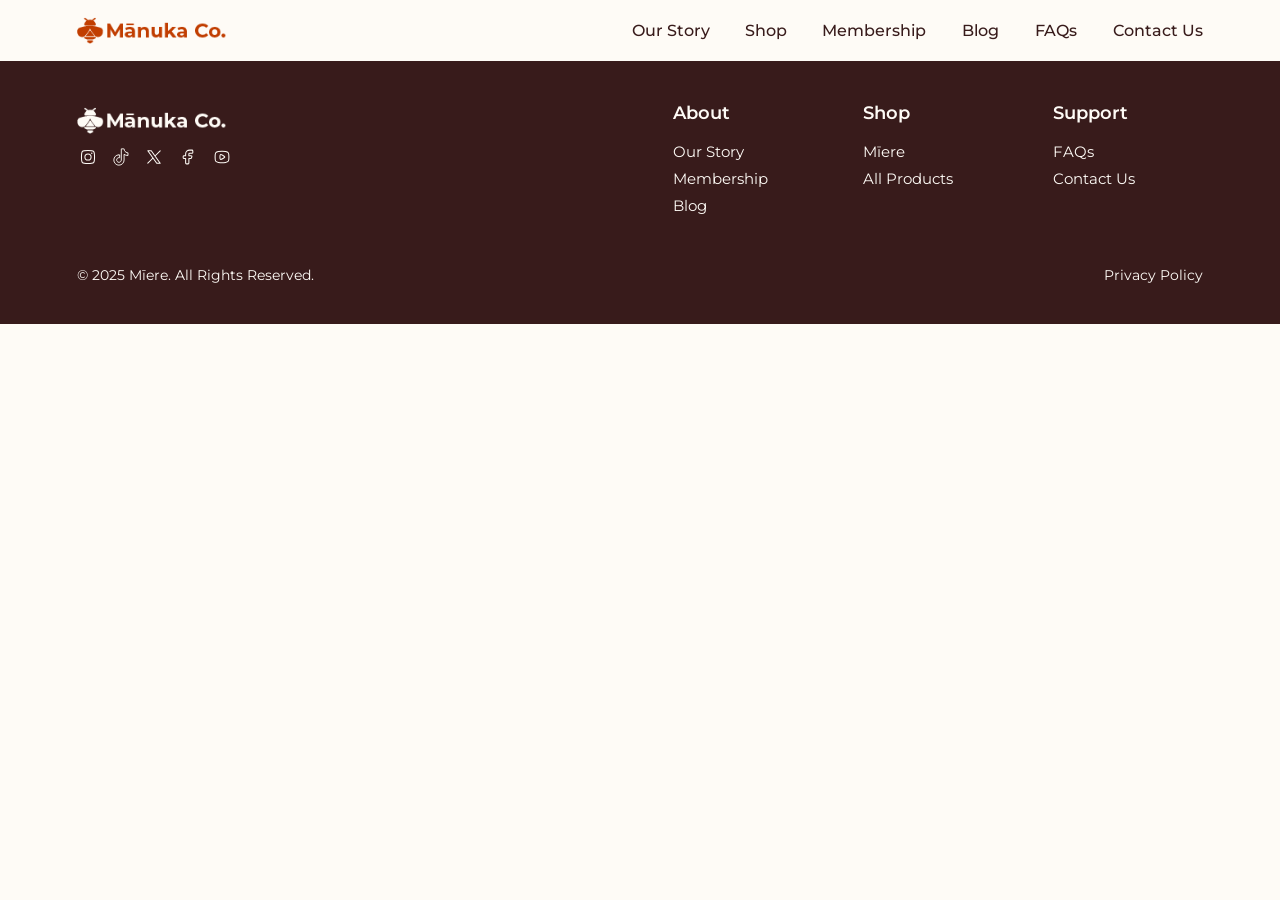
==== index.html @ 25963399 "Footer" ====
<!DOCTYPE html>
<html lang="en">
<head>
    <meta charset="UTF-8">
    <meta name="viewport" content="width=device-width, initial-scale=1.0">
    <title>Mīere Honey Sachet</title>
    <link rel="icon" type="image/x-icon" href="css/favicon/favicon.ico">
    <link href="https://fonts.googleapis.com/css2?family=Montserrat:wght@400;600&family=Open+Sans:wght@400;600&display=swap" rel="stylesheet">
    <link href="" rel="stylesheet">
    <link rel="stylesheet" href="css/global.css">
</head>

<body>
    <header class="navbar">
        <div class="logo">
            <a href="index.html">
                <img src="css/imgs/ManukaCo_Long_BloodOrange.png" alt="Mīere Logo">
            </a>
        </div>

        <nav class="nav-links">
            <a href="story.html" data-text="Our Story">Our Story</a>
            <a href="shop.html" data-text="Shop">Shop</a>
            <a href="membership.html" data-text="Membership">Membership</a>
            <a href="blog.html" data-text="Blog">Blog</a>
            <a href="faq.html" data-text="FAQs">FAQs</a>
            <a href="contact.html" data-text="Contact Us">Contact Us</a>
        </nav>

        <div class="menu-toggle" id="mobile-menu">
            <span class="bar"></span>
            <span class="bar"></span>
            <span class="bar"></span>
        </div>
    </header>

    <footer class="footer">
        <div class="footer-top">
            <div class="footer-col footer-brand">
                <div class="logo">
                    <a href="index.html">
                        <img src="css/imgs/ManukaCo_Long_Cream.png" alt="Mīere Logo">
                    </a>
                </div>
                <div class="social-icons">
                    <img src="css/icons/instagram.svg" alt="Instagram">
                    <img src="css/icons/tiktok.svg" alt="TikTok">
                    <img src="css/icons/x.svg" alt="Twitter">
                    <img src="css/icons/facebook.svg" alt="Facebook">
                    <img src="css/icons/youtube.svg" alt="YouTube">
                </div>
            </div>

            <div class="footer-col">
                <h4>About</h4>
                <p>Our Story</p>
                <p>Membership</p>
            <p>Blog</p>
            </div>
            <div class="footer-col">
                <h4>Shop</h4>
                <p>Mīere</p>
                <p>All Products</p>
            </div>
            <div class="footer-col">
                <h4>Support</h4>
                <p>FAQs</p>
                <p>Contact Us</p>
            </div>
        </div>

        <div class="footer-bottom">
            <p class="left">© 2025 Mīere. All Rights Reserved.</p>
            <div class="right">
                <p>Privacy Policy</p>
            </div>
        </div>
    </footer>

    <!-- JavaScript for Mobile Menu Toggle -->
    <script>
        const menu = document.getElementById('mobile-menu');
        const navLinks = document.querySelector('.nav-links');

        menu.addEventListener('click', () => {
        navLinks.classList.toggle('active');
        menu.classList.toggle('active');
        });
    </script>
</body>
</html>
---- css/global.css ----
* {
  margin: 0;
  padding: 0;
  box-sizing: border-box;
}

body {
  background-color: #FEFBF6;
  font-family: 'Open Sans', sans-serif;
  color: #381B1B;
}

/* Header/NavBar */
.navbar {
  display: flex;
  justify-content: space-between;
  align-items: center;
  background-color: #FEFBF6;
  border-bottom: 1px solid #381B1B;
  padding: 12px clamp(20px, 6vw, 112px);
  max-width: 1600px;
  margin: 0 auto;
  position: relative;
  z-index: 1000;
}

.logo img {
  padding-top: 5px;
  height: 32px;     
  width: auto;        
  cursor: pointer;
}

.nav-links {
  display: flex;
  gap: 35px;
}

.nav-links a {
  text-decoration: none;
  color: #381B1B;
  font-family: 'Montserrat', sans-serif;
  font-weight: 500;
  font-size: clamp(16px, 1.1vw, 20px);
  transition: color 0.3s ease, font-weight 0.2s ease;
  display: inline-block;
  position: relative;
}
.nav-links a:hover { /* Hover state */
  color: #DC3E25;
  font-weight: 600;
}
.nav-links a::after { /* Prevent width shift: reserve a bit of extra space visually */
  content: attr(data-text);
  font-weight: 600;
  visibility: hidden;
  height: 0;
  overflow: hidden;
  display: block;
}

.menu-toggle { /* Hamburger Menu for Mobile*/
  display: none;
  flex-direction: column;
  cursor: pointer;
  gap: 5px;
}

.bar {
  height: 2.5px;
  width: 25px;
  background-color: #381B1B;
  border-radius: 1px;
  transition: all 0.3s ease;
}

@media (max-width: 900px) {
  .nav-links {
    position: absolute;
    top: 100%;
    right: 0;
    background-color: #FEFBF6;
    width: 100%;
    flex-direction: column;
    align-items: center;
    gap: 25px;
    padding: 20px 0;
    border-top: 1px solid #381B1B;
    display: none;
  }

  .nav-links.active {
    display: flex;
  }

  .menu-toggle {
    display: flex;
  }

  .menu-toggle:hover .bar {
    background-color: #DC3E25;
  }
}

/* Footer */
.footer {
  background-color: #381B1B;
  color: #FEFBF6;
  font-family: 'Montserrat', sans-serif;
  padding: 40px clamp(20px, 6vw, 112px);
}

.footer-top {
  display: flex;
  justify-content: space-between;
  flex-wrap: wrap;
  gap: 40px;
  margin-bottom: 30px;
}

.footer-col {
  display: flex;
  flex-direction: column;
  gap: 8px;
  min-width: 150px;
}

.footer-col h4 {
  font-weight: 600;
  font-size: 18px;
  margin-bottom: 10px;
}

.footer-col p {
  font-size: 15px;
  cursor: pointer;
  transition: color 0.3s ease;
}
.footer-col p:hover {
  color: #F7C415;
  font-weight: 600;
}

.footer-brand {
  flex: 1;
  min-width: 200px;
}

.social-icons {
  display: flex;
  gap: 12px;
}

.social-icons img {
  height: 22px;
  width: auto;
  cursor: pointer;
  transition: filter 0.3s ease;
}
.social-icons img:hover {
  filter: brightness(0) saturate(100%) invert(77%) sepia(55%) saturate(426%) hue-rotate(5deg) brightness(102%) contrast(95%);
  transition: filter 0.3s ease;
}

.footer-bottom {
  display: flex;
  justify-content: space-between;
  align-items: center;
  flex-wrap: wrap;
  border-top: 1px solid #381B1B;
  padding-top: 20px;
  font-size: 14px;
}

.footer-bottom p {
  margin: 0;
  cursor: pointer;
  transition: color 0.3s ease;
}

.footer-bottom .right {
  display: flex;
  gap: 30px;
}
.footer-bottom .right:hover {
  color: #F7C415;
  font-weight: 600;
}

@media (max-width: 900px) {
  .footer-top {
    flex-direction: column;
    align-items: flex-start;
  }

  .footer-bottom {
    flex-direction: column;
    align-items: flex-start;
    gap: 10px;
  }

  .footer-bottom .right {
    flex-wrap: wrap;
    gap: 15px;
  }

  .footer-logo {
    height: 38px;
  }
}
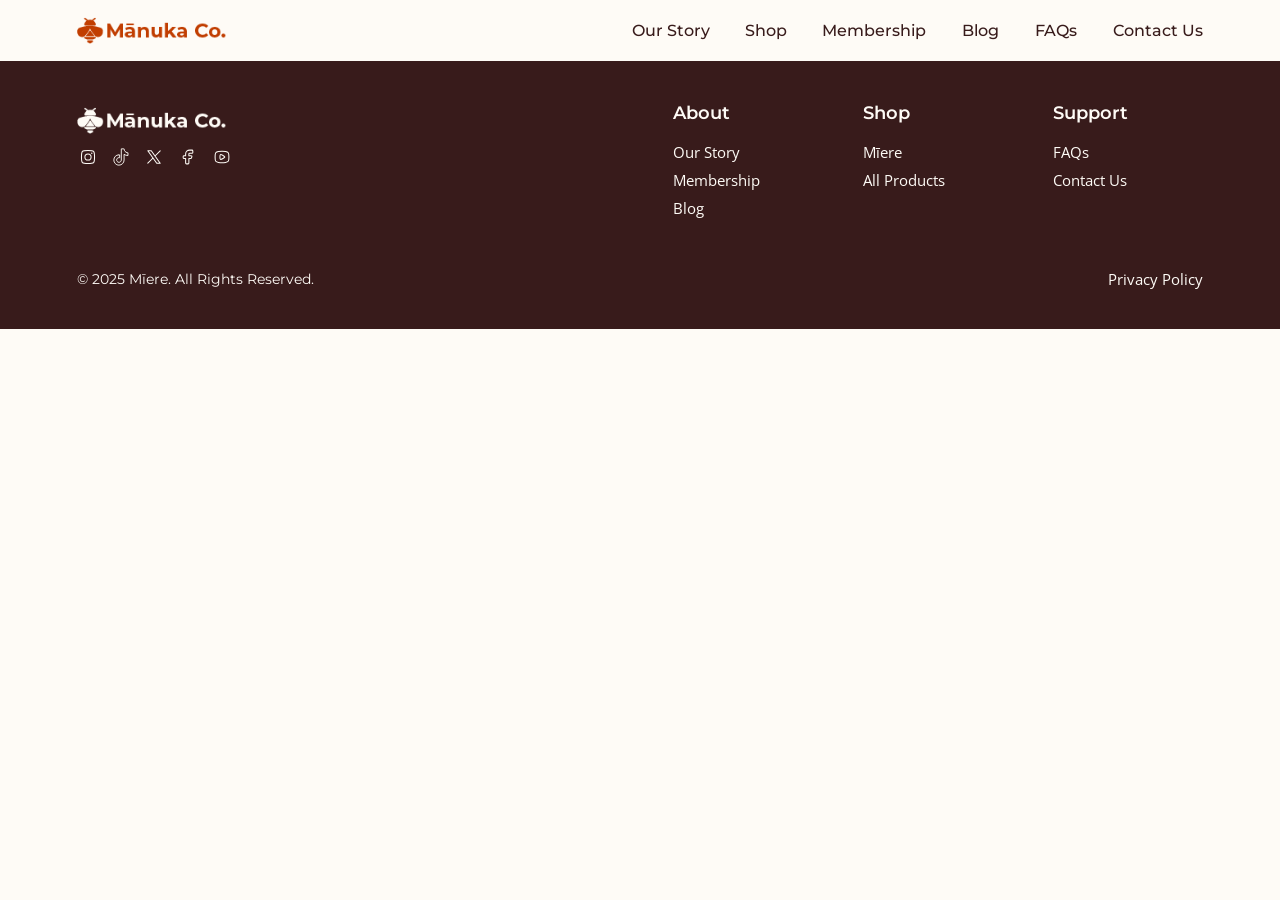
==== commit d8c9e7bb: "Footer Edits" ====
--- a/index.html
+++ b/index.html
@@ -53,26 +53,26 @@
 
             <div class="footer-col">
                 <h4>About</h4>
-                <p>Our Story</p>
-                <p>Membership</p>
-            <p>Blog</p>
+                <p><a href="story.html">Our Story</a></p>
+                <p><a href="membership.html">Membership</a></p>
+                <p><a href="blog.html">Blog</p></a>
             </div>
             <div class="footer-col">
                 <h4>Shop</h4>
-                <p>Mīere</p>
-                <p>All Products</p>
+                <p><a href="shop-detail.html">Mīere</a></p>
+                <p><a href="shop.html">All Products</a></p>
             </div>
             <div class="footer-col">
                 <h4>Support</h4>
-                <p>FAQs</p>
-                <p>Contact Us</p>
+                <p><a href="faq.html">FAQs</a></p>
+                <p><a href="contact.html">Contact Us</a></p>
             </div>
         </div>
 
         <div class="footer-bottom">
             <p class="left">© 2025 Mīere. All Rights Reserved.</p>
             <div class="right">
-                <p>Privacy Policy</p>
+                <p><a href=privacy-policy.html>Privacy Policy</p></a>
             </div>
         </div>
     </footer>
--- a/css/global.css
+++ b/css/global.css
@@ -4,10 +4,16 @@
   box-sizing: border-box;
 }
 
-body {
+html, body {
   background-color: #FEFBF6;
   font-family: 'Open Sans', sans-serif;
   color: #381B1B;
+  overflow-y: auto;     
+  scrollbar-width: none;      /* Firefox */
+  -ms-overflow-style: none;   /* IE/Edge */
+}
+html::-webkit-scrollbar, body::-webkit-scrollbar {
+  display: none;              /* Chrome, Safari */
 }
 
 /* Header/NavBar */
@@ -47,7 +53,7 @@
   position: relative;
 }
 .nav-links a:hover { /* Hover state */
-  color: #DC3E25;
+  color: #F7C415;
   font-weight: 600;
 }
 .nav-links a::after { /* Prevent width shift: reserve a bit of extra space visually */
@@ -57,6 +63,11 @@
   height: 0;
   overflow: hidden;
   display: block;
+}
+.nav-links a.active  { 
+  color: #DC3E25;
+  font-weight: 600;
+  text-decoration: underline;
 }
 
 .menu-toggle { /* Hamburger Menu for Mobile*/
@@ -96,9 +107,14 @@
   .menu-toggle {
     display: flex;
   }
-
   .menu-toggle:hover .bar {
+    background-color: #F7C415;
+  }
+  .menu-toggle.active .bar {
     background-color: #DC3E25;
+  }
+  .menu-toggle.active:hover .bar {
+  background-color: #F7C415;
   }
 }
 
@@ -136,7 +152,17 @@
   cursor: pointer;
   transition: color 0.3s ease;
 }
-.footer-col p:hover {
+.footer-col p a {
+  text-decoration: none;
+  color: #FEFBF6;
+  font-size: 15px;
+  font-family: 'Open Sans', sans-serif;
+  transition: color 0.3s ease, font-weight 0.2s ease;
+}
+.footer-col p a:visited {
+  color: #FEFBF6;
+}
+.footer-col p a:hover {
   color: #F7C415;
   font-weight: 600;
 }
@@ -177,6 +203,20 @@
   cursor: pointer;
   transition: color 0.3s ease;
 }
+.footer-bottom p a {
+  text-decoration: none;
+  color: #FEFBF6;
+  font-size: 15px;
+  font-family: 'Open Sans', sans-serif;
+  transition: color 0.3s ease, font-weight 0.2s ease;
+}
+.footer-bottom p a:visited {
+  color: #FEFBF6;
+}
+.footer-bottom p a:hover {
+  color: #F7C415;
+  font-weight: 600;
+}
 
 .footer-bottom .right {
   display: flex;
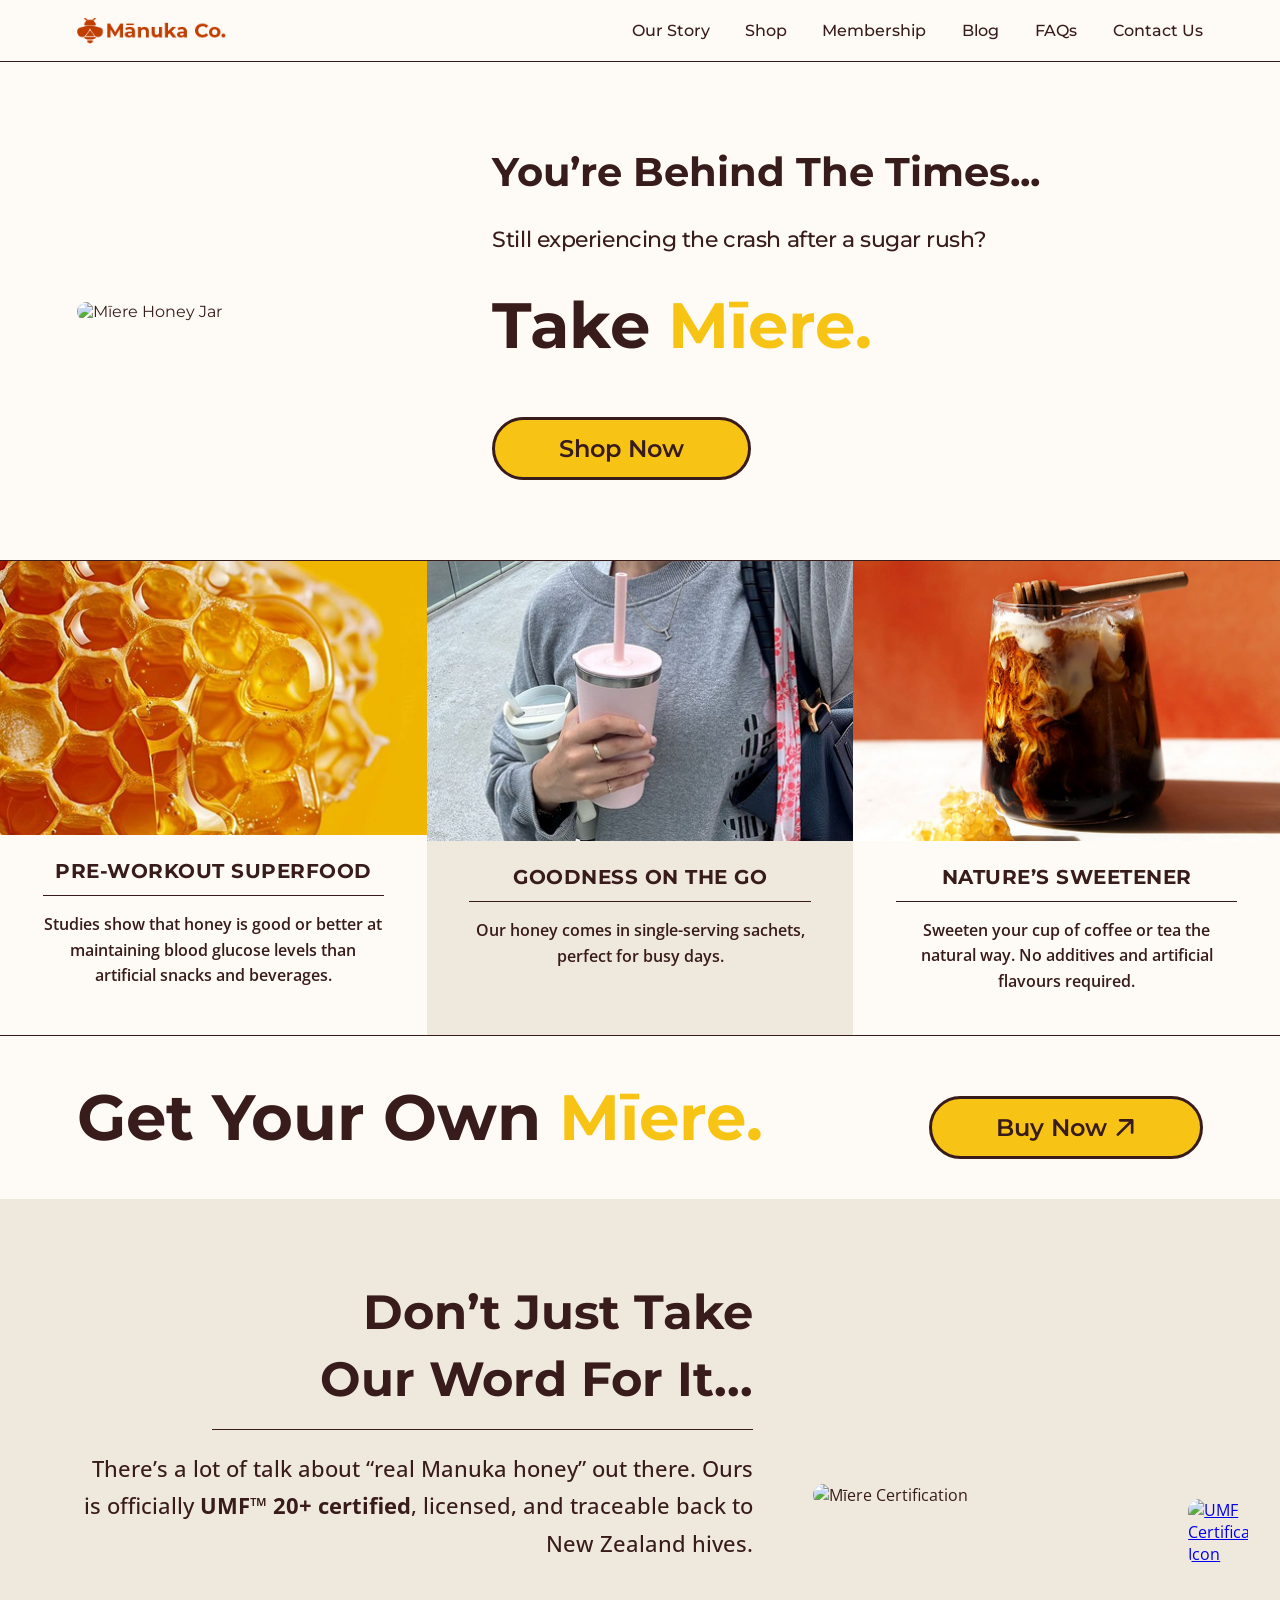
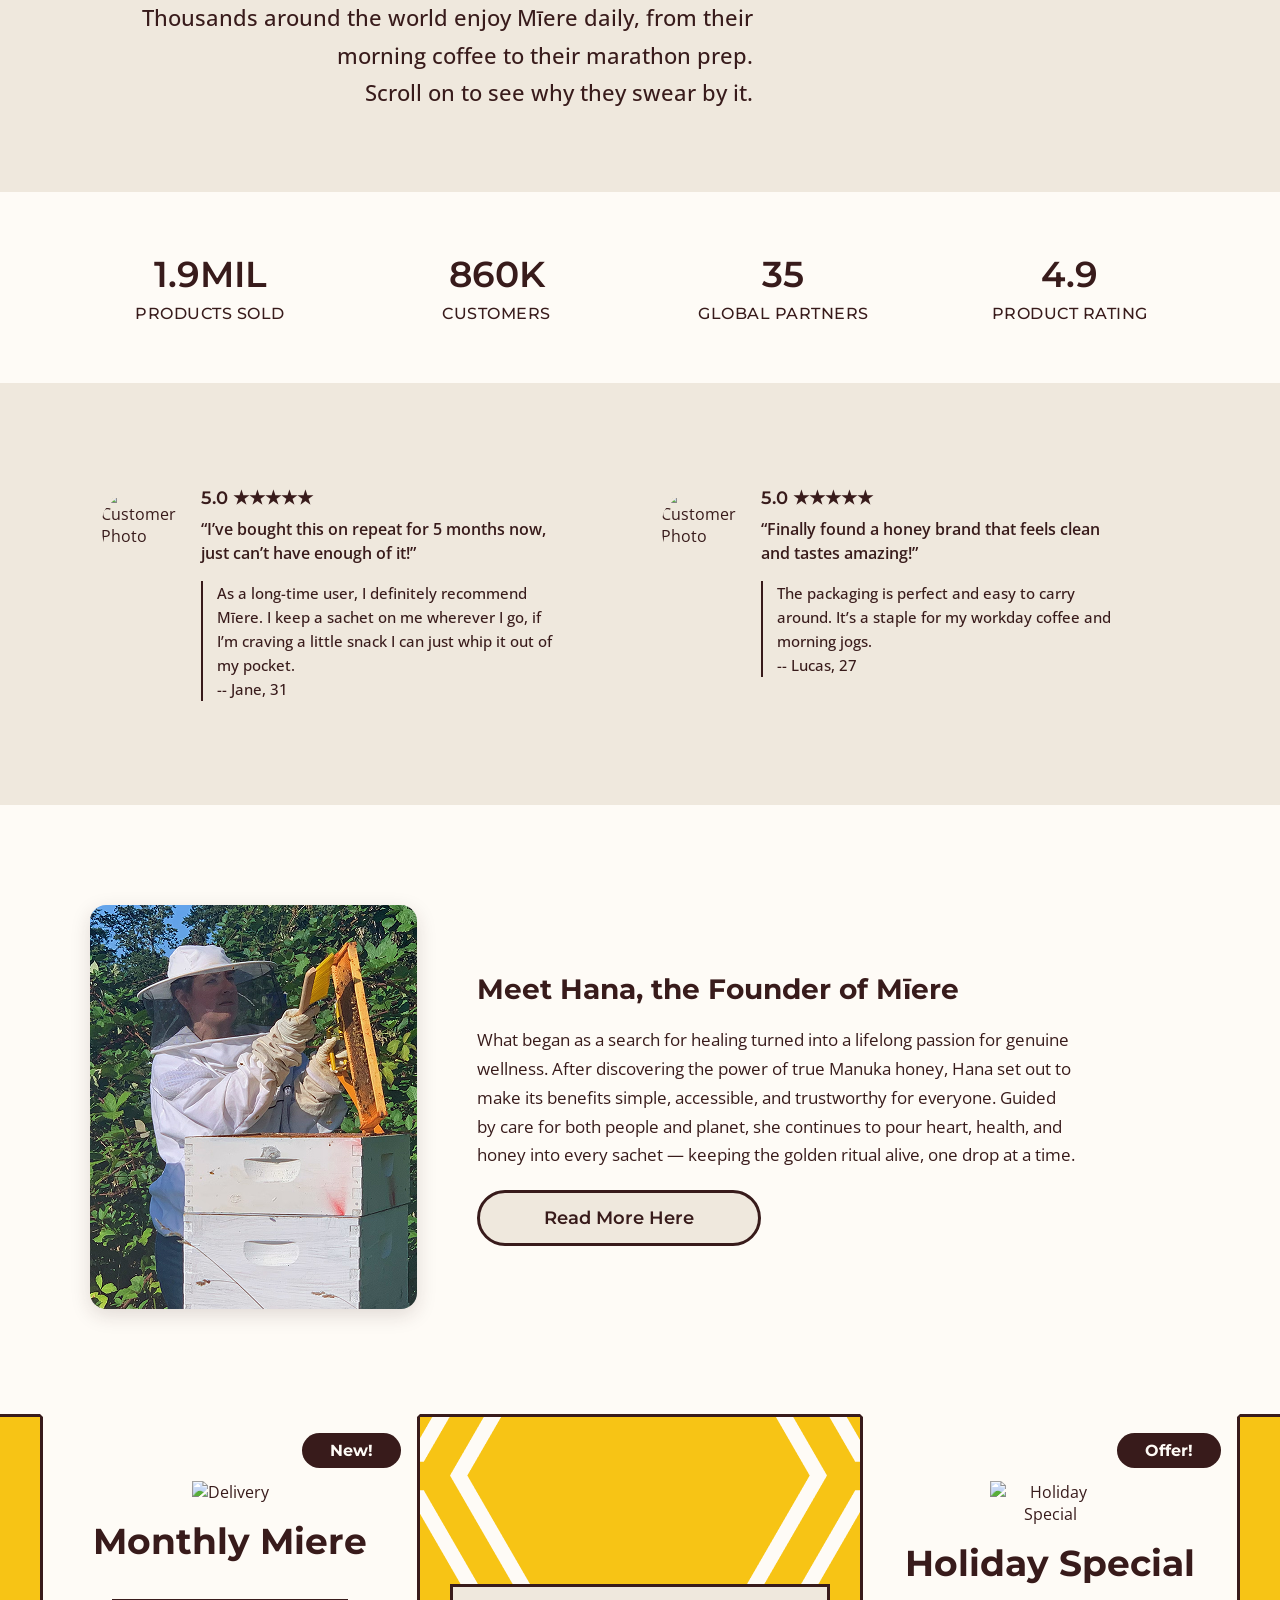
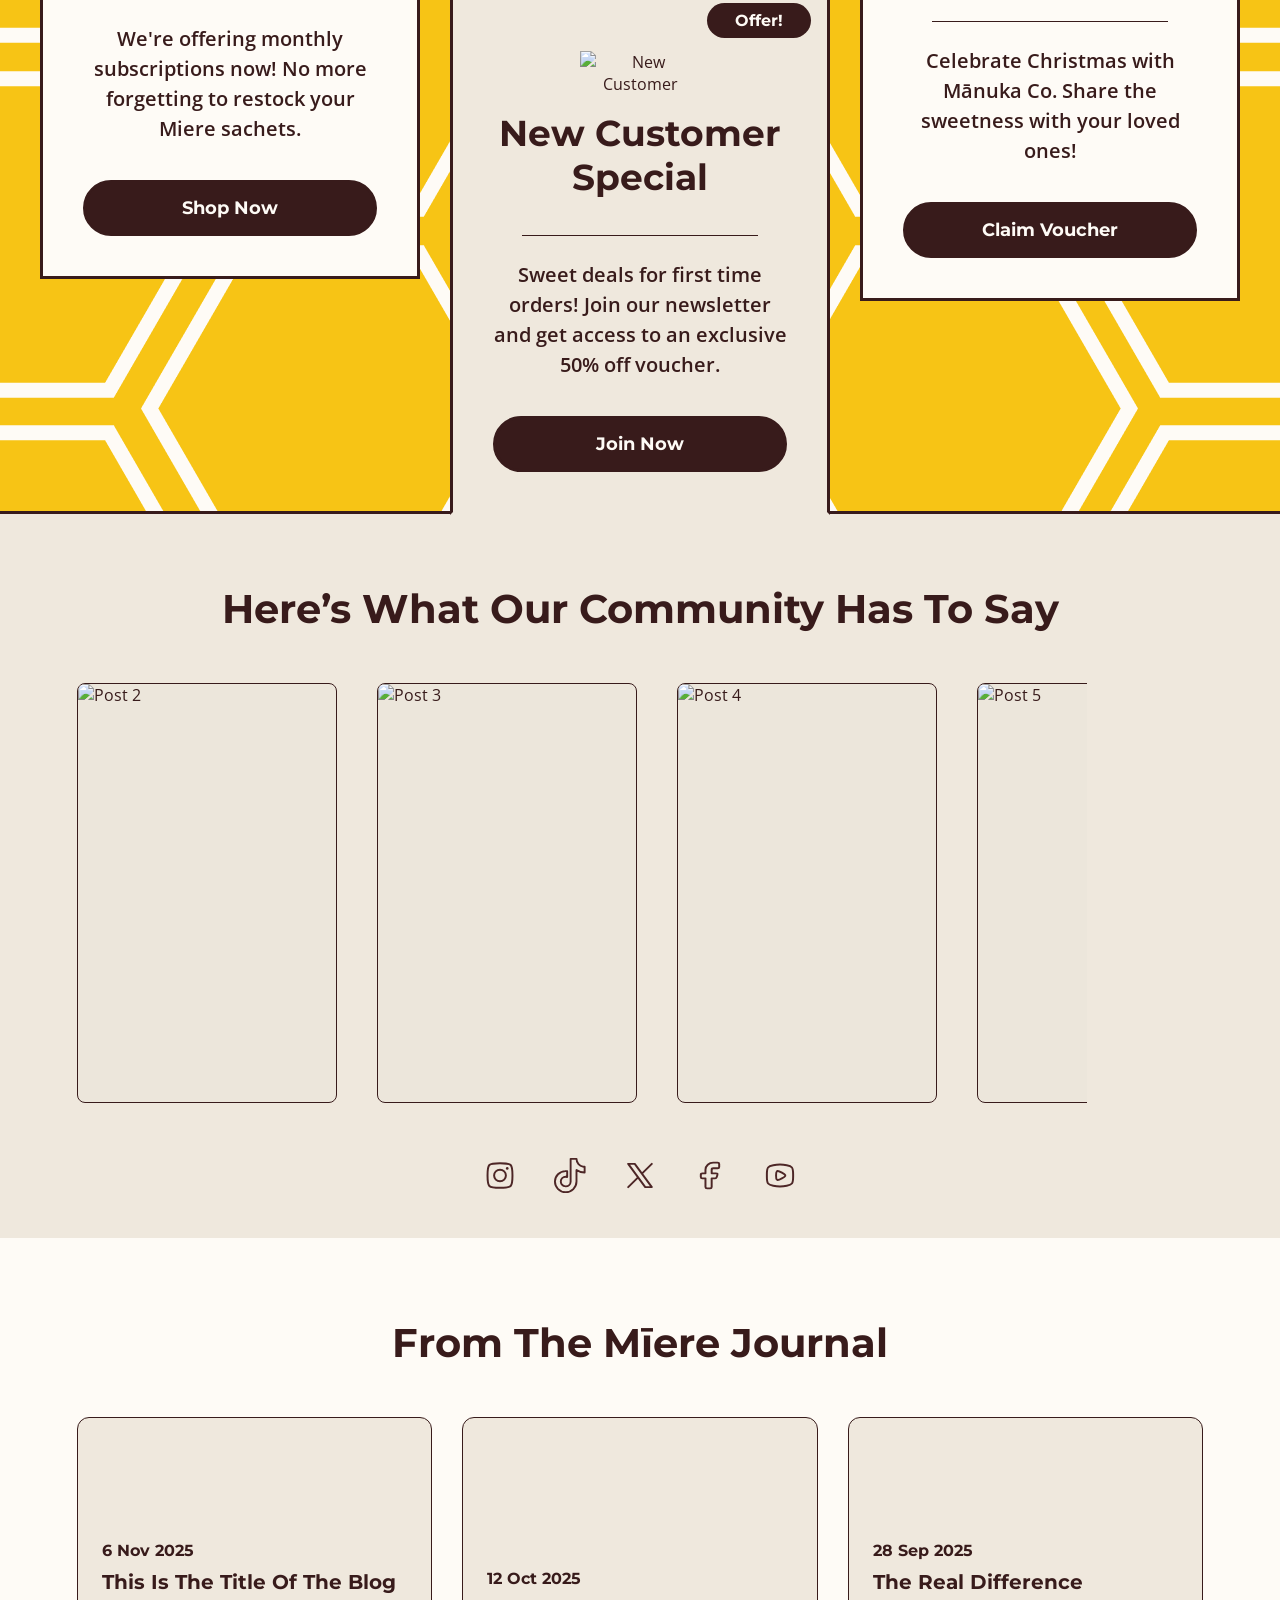
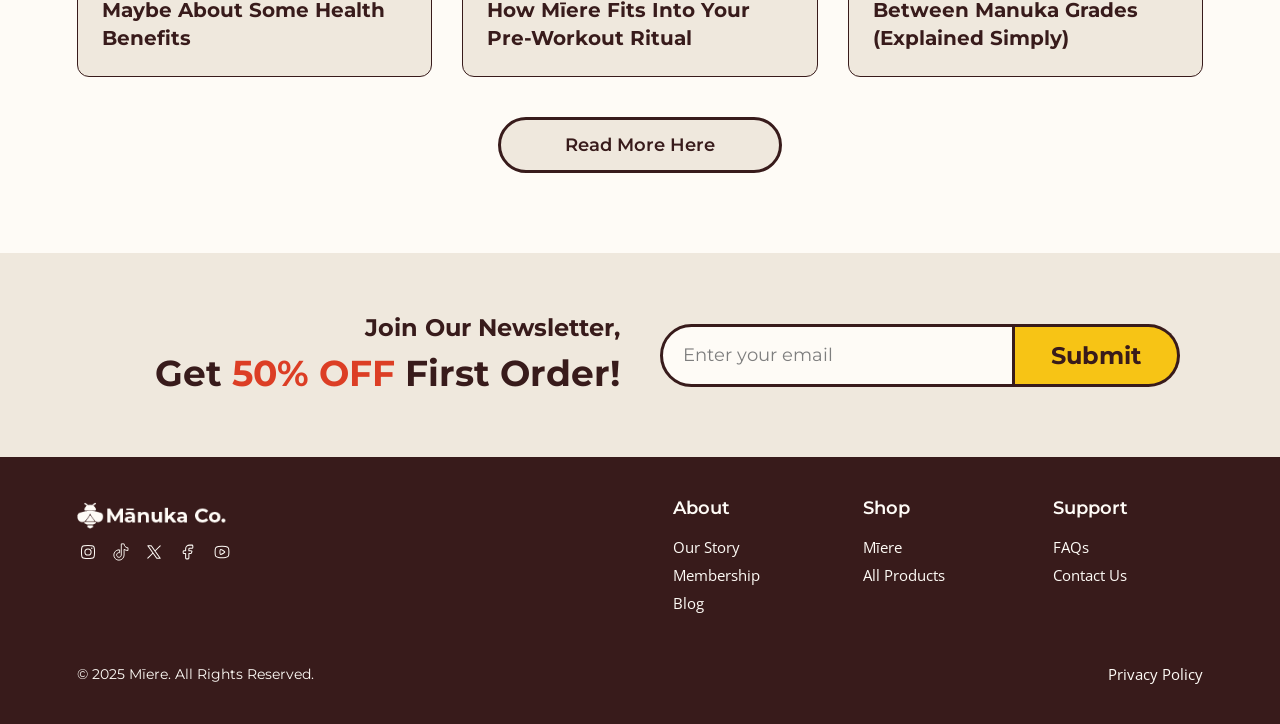
==== commit 45a0de0a: "Landing page" ====
--- a/index.html
+++ b/index.html
@@ -7,7 +7,9 @@
     <link rel="icon" type="image/x-icon" href="css/favicon/favicon.ico">
     <link href="https://fonts.googleapis.com/css2?family=Montserrat:wght@400;600&family=Open+Sans:wght@400;600&display=swap" rel="stylesheet">
     <link href="" rel="stylesheet">
+    <link rel="stylesheet" href="css/story.css">
     <link rel="stylesheet" href="css/global.css">
+    <link rel="stylesheet" href="css/landing.css">
 </head>
 
 <body>
@@ -33,6 +35,325 @@
             <span class="bar"></span>
         </div>
     </header>
+
+    <section class="landing-hero">
+        <div class="hero-left">
+            <img src="css/imgs/landing-honey-jar.jpg" alt="Mīere Honey Jar">
+        </div>
+
+        <div class="hero-right">
+            <h1>You’re Behind The Times...</h1>
+            <h2>Still experiencing the crash after a sugar rush?</h2>
+            <h3>Take <span>Mīere.</span></h3>
+
+            <a href="shop.html" class="shop-now-btn">Shop Now</a>
+        </div>
+    </section>
+
+    <section class="benefits-section">
+        <div class="benefit-block">
+            <img src="css/imgs/benefit-preworkout.png" alt="Pre-workout Superfood">
+            <h3>PRE-WORKOUT SUPERFOOD</h3>
+            <div class="benefit-divider"></div>
+            <p>Studies show that honey is good or better at maintaining blood glucose levels than artificial snacks and beverages.</p>
+        </div>
+
+        <div class="benefit-block mid">
+            <img src="css/imgs/on-the-go.png" alt="On The Go">
+            <h3>GOODNESS ON THE GO</h3>
+            <div class="benefit-divider"></div>
+            <p>Our honey comes in single-serving sachets, perfect for busy days.</p>
+        </div>
+
+        <div class="benefit-block">
+            <img src="css/imgs/nature-sweetener.png" alt="Nature's Sweetener">
+            <h3>NATURE’S SWEETENER</h3>
+            <div class="benefit-divider"></div>
+            <p>Sweeten your cup of coffee or tea the natural way. No additives and artificial flavours required.</p>
+        </div>
+    </section>
+
+    <section class="cta-banner">
+        <div class="cta-text">
+            <h2>Get Your Own <span>Mīere.</span></h2>
+        </div>
+
+        <div class="cta-action">
+            <button class="shop-now-btn">
+            Buy Now
+            <img src="css/icons/arrow.svg" alt="Arrow Icon">
+            </button>
+        </div>
+    </section>
+
+    <section class="certification-section">
+        <div class="cert-left">
+            <h2>Don’t Just Take <br>Our Word For It...</h2>
+            <div class="cert-divider"></div>
+            <p>
+            There’s a lot of talk about “real Manuka honey” out there. Ours is officially 
+            <strong>UMF™ 20+ certified</strong>, licensed, and traceable back to New Zealand hives.
+            <br><br>
+            Thousands around the world enjoy Mīere daily, from their morning coffee to their marathon prep.
+            <br>
+            Scroll on to see why they swear by it.
+            </p>
+        </div>
+
+        <div class="cert-right">
+            <div class="cert-img-container">
+            <img src="css/imgs/certification-honey.jpg" alt="Mīere Certification">
+            <a href="https://www.umf.org.nz/" target="_blank" class="cert-icon">
+                <img src="css/icons/umf-icon.svg" alt="UMF Certification Icon">
+            </a>
+            </div>
+        </div>
+    </section>
+
+    <section class="stats-section">
+        <div class="stat-block">
+            <h3>1.9MIL</h3>
+            <p>PRODUCTS SOLD</p>
+        </div>
+        <div class="stat-block">
+            <h3>860K</h3>
+            <p>CUSTOMERS</p>
+        </div>
+        <div class="stat-block">
+            <h3>35</h3>
+            <p>GLOBAL PARTNERS</p>
+        </div>
+        <div class="stat-block">
+            <h3>4.9</h3>
+            <p>PRODUCT RATING</p>
+        </div>
+    </section>
+
+    <section class="reviews-section">
+        <!--<h2 class="reviews-title">What Our Customers Say</h2>-->
+
+        <div class="reviews-container">
+            <div class="review-card">
+            <img src="css/imgs/review1.jpg" alt="Customer Photo">
+            <div class="review-content">
+                <p class="review-rating">5.0 ★★★★★</p>
+                <p class="review-quote">“I’ve bought this on repeat for 5 months now, just can’t have enough of it!”</p>
+                <p class="review-text">
+                <span class="review-line"></span>
+                As a long-time user, I definitely recommend Mīere. I keep a sachet on me wherever I go, if I’m craving a little snack I can just whip it out of my pocket.<br>
+                -- Jane, 31
+                </p>
+            </div>
+            </div>
+
+            <div class="review-card">
+            <img src="css/imgs/review2.jpg" alt="Customer Photo">
+            <div class="review-content">
+                <p class="review-rating">5.0 ★★★★★</p>
+                <p class="review-quote">“Finally found a honey brand that feels clean and tastes amazing!”</p>
+                <p class="review-text">
+                <span class="review-line"></span>
+                The packaging is perfect and easy to carry around. It’s a staple for my workday coffee and morning jogs.<br>
+                -- Lucas, 27
+                </p>
+            </div>
+            </div>
+
+            <div class="review-card">
+            <img src="css/imgs/review3.jpg" alt="Customer Photo">
+            <div class="review-content">
+                <p class="review-rating">5.0 ★★★★★</p>
+                <p class="review-quote">“My daily go-to for a natural energy boost before gym sessions.”</p>
+                <p class="review-text">
+                <span class="review-line"></span>
+                Tried many supplements, but Mīere stands out for being natural and effective. The quality speaks for itself.<br>
+                -- Sofia, 35
+                </p>
+            </div>
+            </div>
+        </div>
+    </section>
+
+    <section class="founder-section">
+        <div class="founder-container">
+            <div class="founder-img">
+            <img src="css/imgs/founder.png" alt="Founder of Mīere">
+            </div>
+
+            <div class="founder-text">
+            <h2>Meet Hana, the Founder of Mīere</h2>
+            <p>
+                What began as a search for healing turned into a lifelong passion for genuine wellness. 
+                After discovering the power of true Manuka honey, Hana set out to make its benefits simple, accessible, and trustworthy for everyone. 
+                Guided by care for both people and planet, she continues to pour heart, health, and honey into every sachet — keeping the golden ritual alive, one drop at a time.
+            </p>
+
+            <a href="story.html" class="support-btn">Read More Here</a>
+            </div>
+        </div>
+    </section>
+
+    <!-- Promotions Section -->
+    <section class="promotions-section">
+        <div class="promotions-wrapper">
+
+            <!-- Card 1 -->
+            <article class="promo-card">
+            <div class="promo-pill pill-left">New!</div>
+
+            <div class="promo-icon">
+                <img src="css/imgs/icon-delivery.svg" alt="Delivery" />
+            </div>
+
+            <h3 class="promo-title">Monthly Miere</h3>
+
+            <hr class="promo-divider" />
+
+            <p class="promo-text">
+                We're offering monthly subscriptions now! No more forgetting to restock
+                your Miere sachets.
+            </p>
+
+            <a href="shop.html" class="promo-btn">Shop Now</a>
+            </article>
+
+            <!-- Card 2 -->
+            <article class="promo-card promo-card-highlight">
+            <div class="promo-pill pill-center">Offer!</div>
+
+            <div class="promo-icon">
+                <img src="css/imgs/icon-handshake.svg" alt="New Customer" />
+            </div>
+
+            <h3 class="promo-title">New Customer Special</h3>
+
+            <hr class="promo-divider" />
+
+            <p class="promo-text">
+                Sweet deals for first time orders! Join our newsletter and get access
+                to an exclusive 50% off voucher.
+            </p>
+
+            <a href="#newsletter" class="promo-btn">Join Now</a>
+            </article>
+
+            <!-- Card 3 -->
+            <article class="promo-card">
+            <div class="promo-pill pill-right">Offer!</div>
+
+            <div class="promo-icon">
+                <img src="css/imgs/icon-gift.svg" alt="Holiday Special" />
+            </div>
+
+            <h3 class="promo-title">Holiday Special</h3>
+
+            <hr class="promo-divider" />
+
+            <p class="promo-text">
+                Celebrate Christmas with Mānuka Co. Share the sweetness with your loved
+                ones!
+            </p>
+
+            <a href="#newsletter" class="promo-btn">Claim Voucher</a>
+            </article>
+
+        </div>
+    </section>
+
+
+
+    <section class="socials-section">
+        <div class="socials-container">
+
+            <!-- Row 1: Title -->
+            <div class="socials-title">
+                <h2>Here’s What Our Community Has To Say</h2>
+            </div>
+
+            <!-- Row 2: Post Cards + Navigation -->
+            <div class="socials-posts-wrapper">
+                <div class="socials-posts">
+                    <div class="social-post-card"><img src="css/imgs/Home_Review2.jpg" alt="Post 2"></div>
+                    <div class="social-post-card"><img src="css/imgs/Home_Review3.jpg" alt="Post 3"></div>
+                    <div class="social-post-card"><img src="css/imgs/Home_Review4.jpg" alt="Post 4"></div>
+                    <div class="social-post-card"><img src="css/imgs/Home_Review5.jpg" alt="Post 5"></div>
+                    <div class="social-post-card"><img src="css/imgs/Home_Review6.jpg" alt="Post 6"></div>
+                </div>
+            </div>
+
+            <!-- Row 3: Social Icons -->
+            <div class="socials-icons">
+                <img src="css/icons/instagram_brown.svg" alt="Instagram">
+                <img src="css/icons/tiktok_brown.svg" alt="TikTok">
+                <img src="css/icons/x_brown.svg" alt="Twitter">
+                <img src="css/icons/facebook_brown.svg" alt="Facebook">
+                <img src="css/icons/youtube_brown.svg" alt="YouTube">
+            </div>
+        </div>
+    </section>
+
+    <section class="blog-section">
+        <div class="blog-title socials-title">
+            <h2>From The Mīere Journal</h2>
+        </div>
+
+        <div class="blog-cards">
+            <article class="blog-card">
+            <div class="blog-card-inner">
+                <div class="blog-text">
+                <p class="blog-date">6 Nov 2025</p>
+                <h3 class="blog-heading">
+                    This Is The Title Of The Blog Maybe About Some Health Benefits
+                </h3>
+                </div>
+            </div>
+            </article>
+
+            <article class="blog-card">
+            <div class="blog-card-inner">
+                <div class="blog-text">
+                <p class="blog-date">12 Oct 2025</p>
+                <h3 class="blog-heading">
+                    How Mīere Fits Into Your Pre-Workout Ritual
+                </h3>
+                </div>
+            </div>
+            </article>
+
+            <article class="blog-card">
+            <div class="blog-card-inner">
+                <div class="blog-text">
+                <p class="blog-date">28 Sep 2025</p>
+                <h3 class="blog-heading">
+                    The Real Difference Between Manuka Grades (Explained Simply)
+                </h3>
+                </div>
+            </div>
+            </article>
+        </div>
+
+        <div class="blog-readmore">
+            <a href="blog.html" class="support-btn">Read More Here</a>
+        </div>
+    </section>
+
+    <section class="newsletter-cta">
+        <div class="newsletter-left">
+            <h3>Join Our Newsletter,</h3>
+            <h2>Get <span>50% OFF</span> First Order!</h2>
+        </div>
+
+        <div class="newsletter-right">
+            <form class="newsletter-form" onsubmit="event.preventDefault();">
+            <input 
+                type="email" 
+                placeholder="Enter your email" 
+                class="newsletter-input"
+            >
+            <button type="submit" class="newsletter-submit">Submit</button>
+            </form>
+        </div>
+    </section>
 
     <footer class="footer">
         <div class="footer-top">
@@ -87,5 +408,134 @@
         menu.classList.toggle('active');
         });
     </script>
+
+    <!-- JavaScript for scroll animation -->
+    <script>
+    document.addEventListener('DOMContentLoaded', () => {
+        const slider = document.querySelector('.reviews-container');
+        if (!slider) return;
+
+        let isDown = false;
+        let startX;
+        let scrollLeft;
+
+        slider.addEventListener('mousedown', (e) => {
+        isDown = true;
+        slider.classList.add('is-dragging');
+        startX = e.pageX - slider.offsetLeft;
+        scrollLeft = slider.scrollLeft;
+        });
+
+        slider.addEventListener('mouseleave', () => {
+        isDown = false;
+        slider.classList.remove('is-dragging');
+        });
+
+        slider.addEventListener('mouseup', () => {
+        isDown = false;
+        slider.classList.remove('is-dragging');
+        });
+
+        slider.addEventListener('mousemove', (e) => {
+        if (!isDown) return;
+        e.preventDefault();
+        const x = e.pageX - slider.offsetLeft;
+        const walk = (x - startX) * 1.5; // adjust multiplier for speed
+        slider.scrollLeft = scrollLeft - walk;
+        });
+    });
+    </script>
+
+    <script>
+    document.addEventListener('DOMContentLoaded', () => {
+    const track = document.querySelector('.socials-posts');
+    const section = document.querySelector('.socials-section');
+    if (!track || !section) return;
+
+    /* =============================
+        1. Duplicate slides for loop
+    ============================== */
+    const cards = Array.from(track.children);
+    cards.forEach(card => {
+        const clone = card.cloneNode(true);
+        track.appendChild(clone);      // now content is doubled
+    });
+
+    let isDragging = false;
+    let isInView = false;
+    let startX = 0;
+    let scrollStart = 0;
+    const SPEED = 0.7;               // px per frame, tweak for faster/slower
+
+    /* =============================
+        2. Drag-to-scroll (desktop)
+    ============================== */
+    track.addEventListener('mousedown', (e) => {
+        isDragging = true;
+        track.classList.add('is-dragging');
+        startX = e.pageX;
+        scrollStart = track.scrollLeft;
+    });
+
+    window.addEventListener('mouseup', () => {
+        isDragging = false;
+        track.classList.remove('is-dragging');
+    });
+
+    track.addEventListener('mouseleave', () => {
+        isDragging = false;
+        track.classList.remove('is-dragging');
+    });
+
+    track.addEventListener('mousemove', (e) => {
+        if (!isDragging) return;
+        e.preventDefault();
+        const dx = e.pageX - startX;
+        track.scrollLeft = scrollStart - dx;
+    });
+
+    /* =============================
+        3. Touch – just pause auto
+    ============================== */
+    track.addEventListener('touchstart', () => {
+        isDragging = true;
+    }, { passive: true });
+
+    track.addEventListener('touchend', () => {
+        isDragging = false;
+    }, { passive: true });
+
+    /* =========================================
+        4. Start/stop auto-scroll when in view
+    ========================================== */
+    const observer = new IntersectionObserver((entries) => {
+        entries.forEach(entry => {
+        if (entry.target === section) {
+            isInView = entry.isIntersecting;
+        }
+        });
+    }, { threshold: 0.2 });  // 20% of section visible
+
+    observer.observe(section);
+
+    /* =============================
+        5. Infinite auto-scroll loop
+    ============================== */
+    function animate() {
+        if (isInView && !isDragging) {
+        track.scrollLeft += SPEED;
+
+        const loopWidth = track.scrollWidth / 2; // original content width
+        if (track.scrollLeft >= loopWidth) {
+            // wrap smoothly back into first half
+            track.scrollLeft -= loopWidth;
+        }
+        }
+        requestAnimationFrame(animate);
+    }
+
+    animate();
+    });
+    </script>
 </body>
 </html>
--- a/css/story.css
+++ b/css/story.css
@@ -0,0 +1,335 @@
+.story-section {
+  background-color: #FEFBF6;
+  color: #381B1B;
+  font-family: 'Open Sans', sans-serif;
+  padding: 60px clamp(20px, 6vw, 112px);
+  position: relative;
+  overflow: hidden;
+}
+
+/* Header */
+.story-header h1 {
+  font-family: 'Montserrat', sans-serif;
+  font-weight: 700;
+  font-size: 36px;
+  text-align: center;
+  margin-bottom: 8px;
+}
+
+.story-header h2 {
+  font-weight: 600;
+  font-size: 22px;
+  color: #5a4646;
+  text-align: center;
+  margin-bottom: 80px;
+}
+
+/* Timeline core */
+.story-timeline {
+  position: relative;
+  max-width: 1000px;
+  margin: 0 auto;
+  padding: 0 20px 150px;
+}
+
+.timeline-line {
+  position: absolute;
+  top: 0;
+  left: 50%;
+  transform: translateX(-50%);
+  width: 4px;
+  background: repeating-linear-gradient(
+    to bottom,
+    #DC3E25 0 8px,
+    transparent 8px 16px
+  );
+  height: 0; /* animated by JS */
+  border-radius: 2px;
+  transition: height 0.2s ease-out;
+}
+
+.timeline-icon {
+  position: absolute;
+  top: 0;
+  left: 50%;
+  transform: translate(-50%, -50%);
+  transition: top 0.2s ease-out;
+}
+
+.timeline-icon img {
+  width: 45px;
+  height: 45px;
+  transform: rotate(180deg);
+}
+
+/* Story parts */
+.story-part {
+  position: relative;
+  width: 50%;
+  padding: 40px;
+  display: flex;
+  flex-direction: column;
+  gap: 12px;
+}
+
+.story-part img {
+  width: 100%;
+}
+
+.story-part.right {
+  left: 50%;
+  text-align: left;
+}
+
+.story-part.left {
+  left: 0;
+  text-align: right;
+}
+
+
+.story-text h3 {
+  font-family: 'Montserrat', sans-serif;
+  font-size: 22px;
+  font-weight: 600;
+}
+
+.story-text p {
+  line-height: 1.6;
+}
+
+.story-part:not(:first-child) {
+  margin-bottom: -150px;
+}
+
+@media (max-width: 900px) {
+  /* Shift the whole timeline to the right */
+  .story-timeline {
+    margin-left: 25px;
+  }
+
+  .timeline-line {
+    left: 10px;
+    transform: none;
+  }
+
+  .timeline-icon {
+    left: 12px;
+    transform: translate(-50%, -50%);
+  }
+
+  .story-part {
+    width: 100%;
+    padding-left: 50px;
+    text-align: left !important;
+  }
+
+  .story-part.left,
+  .story-part.right {
+    left: 0;
+  }
+
+  .story-part:not(:first-child) {
+    margin-bottom: 5px;
+  }
+}
+
+/* Founder Section */
+.founder-section {
+  background-color: #EFE8DD;
+  color: #381B1B;
+  font-family: 'Open Sans', sans-serif;
+  padding: 100px clamp(20px, 6vw, 112px);
+}
+
+.founder-container {
+  display: flex;
+  align-items: center;
+  justify-content: center;
+  gap: 60px;
+  max-width: 1100px;
+  margin: 0 auto;
+}
+
+/* Image column */
+.founder-img img {
+  width: 100%;
+  max-width: 450px;
+  border-radius: 16px;
+  object-fit: cover;
+  box-shadow: 0 6px 20px rgba(56, 27, 27, 0.15);
+}
+
+/* Text column */
+.founder-text {
+  flex: 1;
+  display: flex;
+  flex-direction: column;
+  gap: 20px;
+}
+
+.founder-text h2 {
+  font-family: 'Montserrat', sans-serif;
+  font-weight: 700;
+  font-size: 28px;
+}
+
+.founder-text p {
+  line-height: 1.7;
+  font-size: 17px;
+  max-width: 600px;
+}
+
+.support-btn {
+  display: inline-block;
+  padding: 14px 64px;
+  border: 3px solid #381B1B;
+  border-radius: 999px;
+  background-color: #FEFBF6;
+  color: #381B1B;
+  font-family: 'Montserrat', sans-serif;
+  font-weight: 600;
+  font-size: 18px;
+  text-decoration: none;
+  cursor: pointer;
+  transition: all 0.3s ease;
+  width: fit-content;
+}
+.support-btn:hover {
+  background-color: #DC3E25;
+  color: #FEFBF6;
+  border-color: #DC3E25;
+}
+
+@media (max-width: 900px) {
+  .founder-container {
+    flex-direction: column;
+    text-align: center;
+    gap: 40px;
+  }
+
+  .founder-text p {
+    max-width: none;
+  }
+
+  .support-btn {
+    margin: 0 auto;
+  }
+}
+
+/* ================================
+   NEWSLETTER CTA SECTION
+================================ */
+.newsletter-cta {
+  background-color: #EFE8DD;
+  display: flex;
+  align-items: center;
+  justify-content: space-between;
+  padding: 60px clamp(20px, 6vw, 112px);
+  gap: 40px;
+  font-family: 'Montserrat', sans-serif;
+  color: #381B1B;
+}
+
+/* ------------ LEFT COLUMN ------------ */
+.newsletter-left {
+  flex: 1;
+  text-align: right;
+}
+
+.newsletter-left h3 {
+  font-weight: 700;
+  font-size: 24px;
+  margin: 0 0 8px 0;
+}
+
+.newsletter-left h2 {
+  font-weight: 700;
+  font-size: 36px;
+  margin: 0;
+  line-height: 1.3;
+}
+
+.newsletter-left h2 span {
+  color: #DC3E25; /* 50% OFF highlight */
+}
+
+/* ------------ RIGHT COLUMN ------------ */
+.newsletter-right {
+  flex: 1;
+  display: flex;
+  justify-content: flex-start;
+}
+
+/* Form container with inline layout */
+.newsletter-form {
+  display: flex;
+  width: 100%;
+  max-width: 520px;
+}
+
+/* Email Input */
+.newsletter-input {
+  flex: 1;
+  padding: 14px 20px;
+  font-size: 18px;
+  font-family: 'Montserrat', sans-serif;
+  border: 3px solid #381B1B;
+  border-radius: 999px 0 0 999px;   /* left corners rounded */
+  outline: none;
+  background-color: #FEFBF6;
+  color: #381B1B;
+}
+
+.newsletter-input::placeholder {
+  color: #7E7E7E;
+}
+
+/* Submit Button */
+.newsletter-submit {
+  padding: 14px 36px;
+  font-size: 24px;
+  font-weight: 700;
+  font-family: 'Montserrat', sans-serif;
+  border: 3px solid #381B1B;
+  border-left: none;
+  border-radius: 0 999px 999px 0;  /* right corners rounded */
+  background-color: #F7C415;
+  color: #381B1B;
+  cursor: pointer;
+  transition: all 0.3s ease;
+}
+
+.newsletter-submit:hover {
+  background-color: #DC3E25;
+  color: #FEFBF6;
+  border-color: #DC3E25;
+}
+
+/* ================================
+   RESPONSIVE STYLES
+================================ */
+@media (max-width: 900px) {
+  .newsletter-cta {
+    flex-direction: column;
+    text-align: center;
+    gap: 30px;
+  }
+
+  .newsletter-left {
+    text-align: center;
+  }
+
+  .newsletter-right {
+    justify-content: center;
+    width: 100%;
+  }
+
+  .newsletter-input {
+    font-size: 16px;
+  }
+
+  .newsletter-submit {
+    font-size: 20px;
+    padding: 14px 28px;
+  }
+}
--- a/css/global.css
+++ b/css/global.css
@@ -90,7 +90,7 @@
     position: absolute;
     top: 100%;
     right: 0;
-    background-color: #FEFBF6;
+    background-color: #EFE8DD;
     width: 100%;
     flex-direction: column;
     align-items: center;
--- a/css/landing.css
+++ b/css/landing.css
@@ -0,0 +1,953 @@
+.landing-hero {
+  display: flex;
+  align-items: center;
+  justify-content: center;
+  padding: 80px clamp(20px, 6vw, 112px);
+  background-color: #FEFBF6;
+  color: #381B1B;
+  font-family: 'Montserrat', sans-serif;
+  gap: 60px;
+}
+
+/* Left column (image) */
+.hero-left {
+  flex: 1;
+  max-width: 33%;
+  display: flex;
+  justify-content: center;
+  align-items: center;
+}
+
+.hero-left img {
+  width: 100%;
+  height: auto;
+  border-radius: 12px;
+  object-fit: cover;
+}
+
+/* Right column (text) */
+.hero-right {
+  flex: 2;
+  display: flex;
+  flex-direction: column;
+  gap: 24px;
+}
+
+/* Row 1 */
+.hero-right h1 {
+  font-weight: 700;
+  font-size: 40px;
+  line-height: 150%;
+  margin: 0;
+}
+
+/* Row 2 */
+.hero-right h2 {
+  font-weight: 500;
+  font-size: 22px;
+  letter-spacing: -0.02em;
+  margin: 0;
+}
+
+/* Row 3 */
+.hero-right h3 {
+  font-weight: 700;
+  font-size: 64px;
+  line-height: 150%;
+  margin: 0;
+}
+
+.hero-right h3 span {
+  color: #F7C415; /* Mīere highlight */
+}
+
+/* Button */
+.shop-now-btn {
+  display: inline-block;
+  margin-top: 20px;
+  padding: 14px 64px;
+  border: 3px solid #381B1B;
+  border-radius: 999px;
+  background-color: #F7C415;
+  color: #381B1B;
+  font-family: 'Montserrat', sans-serif;
+  font-weight: 600;
+  font-size: 24px;
+  text-decoration: none;
+  cursor: pointer;
+  transition: all 0.3s ease;
+  align-self: flex-start; /* aligns left under text */
+}
+
+.shop-now-btn:hover {
+  background-color: #DC3E25;
+  color: #FEFBF6;
+  border-color: #DC3E25;
+}
+
+/* Responsive adjustments */
+@media (max-width: 900px) {
+  .landing-hero {
+    flex-direction: column;
+    text-align: center;
+    gap: 40px;
+  }
+
+  .hero-left {
+    max-width: 80%;
+  }
+
+  .hero-right {
+    align-items: center;
+  }
+
+  .shop-now-btn {
+    align-self: center;
+  }
+
+  .hero-right h3 {
+    font-size: 48px;
+  }
+}
+
+.benefits-section {
+  display: flex;
+  flex-wrap: wrap;
+  border-top: 1px solid #381B1B;
+  border-bottom: 1px solid #381B1B;
+}
+
+/* Each block */
+.benefit-block {
+  flex: 1;
+  background-color: #FEFBF6;
+  text-align: center;
+  font-family: 'Open Sans', sans-serif;
+  color: #381B1B;
+  display: flex;
+  flex-direction: column;
+  align-items: center;
+  justify-content: flex-start;
+}
+
+.benefit-block.mid {
+  background-color: #EFE8DD;
+}
+
+/* Full-width image (fills the block) */
+.benefit-block img {
+  width: 100%;
+  height: auto;
+  display: block;
+  object-fit: cover;
+  margin: 0;
+  padding: 0;
+  border: none;
+  border-radius: 0;
+}
+
+/* Title */
+.benefit-block h3 {
+  font-family: 'Montserrat', sans-serif;
+  font-weight: 700;
+  font-size: 20px;
+  margin: 24px 0 12px;
+  letter-spacing: 0.5px;
+}
+
+/* Divider line */
+.benefit-divider {
+  width: 80%;
+  height: 1px;
+  background-color: #381B1B;
+  margin: 0 auto 16px;
+}
+
+/* Paragraph */
+.benefit-block p {
+  font-weight: 600;
+  font-size: 16px;
+  line-height: 1.6;
+  width: 80%;
+  margin: 0 auto 40px;
+}
+
+/* Responsive (stacked column layout) */
+@media (max-width: 900px) {
+  .benefits-section {
+    flex-direction: column;
+  }
+
+  .benefit-block {
+    width: 100%;
+  }
+
+  .benefit-block p {
+    width: 85%;
+  }
+}
+
+/* CTA Banner Section */
+.cta-banner {
+  display: flex;
+  align-items: center;
+  justify-content: space-between;
+  background-color: #FEFBF6;
+  color: #381B1B;
+  font-family: 'Montserrat', sans-serif;
+  padding: 40px clamp(20px, 6vw, 112px);
+  gap: 20px;
+}
+
+/* Left text */
+.cta-text h2 {
+  font-size: 64px;
+  font-weight: 700;
+  margin: 0;
+}
+
+.cta-text span {
+  color: #F7C415; /* Highlight for "Mīere" */
+}
+
+/* Right button area */
+.cta-action {
+  display: flex;
+  justify-content: center;
+  align-items: center;
+  flex-shrink: 0;
+}
+
+.shop-now-btn img {
+  padding-top: 5px;
+  width: 22px;
+  height: 22px;
+  transition: filter 0.3s ease;
+}
+.shop-now-btn:hover img {
+  filter: brightness(0) saturate(100%) invert(100%); /* #FEFBF6 */
+}
+
+/* Responsive layout */
+@media (max-width: 900px) {
+  .cta-banner {
+    flex-direction: column;
+    text-align: center;
+    gap: 20px;
+  }
+
+  .cta-text h2 {
+    font-size: 36px;
+  }
+
+  .cta-action {
+    width: 100%;
+  }
+}
+
+.certification-section {
+  background-color: #EFE8DD;
+  display: flex;
+  align-items: center;
+  justify-content: space-between;
+  gap: 60px;
+  padding: 80px clamp(20px, 6vw, 112px);
+  font-family: 'Open Sans', sans-serif;
+  color: #381B1B;
+}
+
+/* Left column */
+.cert-left {
+  display: flex;  
+  flex-direction: column;
+  flex: 0 0 60%;
+  text-align: right;
+  align-items: flex-end;
+}
+
+.cert-left h2 {
+  font-family: 'Montserrat', sans-serif;
+  font-weight: 700;
+  font-size: 48px;
+  line-height: 1.4;
+  margin-bottom: 16px;
+}
+
+.cert-divider {
+  width: 80%;
+  height: 1px;
+  background-color: #381B1B;
+  margin: 0 0 20px 0;        
+  align-self: flex-end; 
+}
+
+.cert-left p {
+  font-weight: 500;
+  font-size: 22px;
+  line-height: 1.7;
+  color: #381B1B;
+}
+
+/* Right column (image) */
+.cert-right {
+  flex: 0 0 40%;
+  position: relative;
+}
+
+.cert-img-container {
+  position: relative;
+  width: 100%;
+  height: auto;
+}
+
+.cert-img-container img {
+  width: 100%;
+  border-radius: 12px;
+  display: block;
+}
+
+/* Floating icon */
+.cert-icon {
+  position: absolute;
+  top: 15px;
+  right: 15px;
+  width: 60px;
+  height: 60px;
+  cursor: pointer;
+  animation: wiggle 2.5s ease-in-out infinite;
+  transform-origin: center;
+}
+
+.cert-icon img {
+  width: 100%;
+  height: auto;
+  display: block;
+}
+
+/* Wiggle animation */
+@keyframes wiggle {
+  0%, 100% {
+    transform: rotate(0deg);
+  }
+  25% {
+    transform: rotate(6deg);
+  }
+  75% {
+    transform: rotate(-6deg);
+  }
+}
+
+/* Responsive layout */
+@media (max-width: 900px) {
+  .certification-section {
+    flex-direction: column;
+    text-align: center;
+    gap: 40px;
+  }
+
+  .cert-left {
+    text-align: center;
+    flex: 1;
+  }
+
+  .cert-divider {
+    margin: 0 auto 20px;
+  }
+
+  .cert-right {
+    flex: 1;
+  }
+
+  .cert-icon {
+    width: 50px;
+    height: 50px;
+    top: 10px;
+    right: 10px;
+  }
+}
+
+/* Statistics Section */
+.stats-section {
+  background-color: #FEFBF6;
+  display: flex;
+  justify-content: space-between;
+  align-items: center;
+  padding: 60px clamp(20px, 6vw, 112px);
+  font-family: 'Montserrat', sans-serif;
+  text-align: center;
+  gap: 20px;
+}
+
+/* Each block */
+.stat-block {
+  flex: 1;
+  display: flex;
+  flex-direction: column;
+  align-items: center;
+  justify-content: center;
+  gap: 8px;
+}
+
+/* Number */
+.stat-block h3 {
+  font-weight: 600; /* semibold */
+  font-size: 36px;
+  margin: 0;
+  color: #381B1B;
+}
+
+/* Category label */
+.stat-block p {
+  font-weight: 500; /* medium */
+  font-size: 16px;
+  margin: 0;
+  letter-spacing: 0.5px;
+  color: #381B1B;
+}
+
+/* Responsive layout */
+@media (max-width: 900px) {
+  .stats-section {
+    flex-direction: column;
+    gap: 32px;
+    padding: 60px 20px;
+  }
+
+  .stat-block {
+    width: 100%;
+  }
+
+  .stat-block h3 {
+    font-size: 32px;
+  }
+
+  .stat-block p {
+    font-size: 15px;
+  }
+}
+
+.reviews-section {
+  background-color: #EFE8DD;
+  padding: 80px clamp(20px, 6vw, 112px);
+  color: #381B1B;
+  font-family: 'Open Sans', sans-serif;
+  overflow: hidden;
+}
+
+.reviews-title {
+  font-family: 'Montserrat', sans-serif;
+  font-weight: 700;
+  font-size: 36px;
+  text-align: center;
+  margin-bottom: 60px;
+}
+
+.reviews-container {
+  display: flex;
+  gap: 60px;
+  overflow-x: auto;
+  cursor: grab;
+  scrollbar-width: none;
+  -ms-overflow-style: none;
+}
+.reviews-container::-webkit-scrollbar {
+  display: none;
+}
+.reviews-container.is-dragging {
+  cursor: grabbing;
+}
+
+/* Each card */
+.review-card {
+  flex: 0 0 500px;
+  border-radius: 12px;
+  display: flex;
+  align-items: flex-start;
+  gap: 20px;
+  padding: 24px;
+  transition: transform 0.3s ease;
+}
+
+.review-card:hover {
+  transform: translateY(-5px);
+}
+
+/* Card image */
+.review-card img {
+  width: 80px;
+  height: 80px;
+  border-radius: 50%;
+  object-fit: cover;
+  flex-shrink: 0;
+}
+
+/* Review content */
+.review-content {
+  flex: 1;
+}
+
+.review-rating {
+  font-family: 'Montserrat', sans-serif;
+  font-weight: 600;
+  font-size: 18px;
+  margin: 0 0 8px 0;
+}
+
+.review-quote {
+  font-family: 'Open Sans', sans-serif;
+  font-weight: 600;
+  font-size: 16px;
+  margin: 0 0 16px 0;
+  line-height: 1.5;
+}
+
+/* Long review text */
+.review-text {
+  position: relative;
+  font-size: 15px;
+  line-height: 1.6;
+  font-weight: 500;
+  color: #381B1B;
+  margin: 0;
+  padding-left: 16px; /* indent */
+}
+
+.review-line {
+  position: absolute;
+  left: 0;
+  top: 0;
+  bottom: 0;
+  width: 2px;
+  background-color: #381B1B;
+}
+
+/* Mobile responsiveness */
+@media (max-width: 900px) {
+  .reviews-container {
+    gap: 20px;
+  }
+
+  .review-card {
+    flex: 0 0 100%;
+    min-width: 100%;
+  }
+
+  .review-card img {
+    width: 70px;
+    height: 70px;
+  }
+
+  .reviews-title {
+    font-size: 28px;
+    margin-bottom: 40px;
+  }
+}
+
+.founder-section {
+  background-color: #FEFBF6;
+}
+.support-btn {
+  background-color: #EFE8DD;
+}
+
+/* === Promotions Section === */
+
+.promotions-section {
+  background-image: url("imgs/background.png");
+  padding: 0; 
+  height: 700px;
+  border-bottom: 3px solid #381b1b;
+  border-top: 3px solid #381b1b;
+}
+
+.promotions-wrapper {
+  max-width: 1200px;
+  margin: 0 auto;
+  display: flex;
+  gap: 30px;
+  justify-content: space-between;
+  align-items: stretch;
+}
+
+/* Cards */
+.promo-card {
+  flex: 1;
+  background-color: #fefbf6;
+  padding: 64px 40px 40px;
+  text-align: center;
+  position: relative;
+  display: flex;
+  flex-direction: column;
+}
+
+/* TOP / BOTTOM ALIGNMENT — FIXED */
+.promo-card:nth-child(1),
+.promo-card:nth-child(3) {
+  margin-top: -3px;
+  align-self: flex-start; /* flush to top */
+  border-left: 3px solid #381b1b;
+  border-right: 3px solid #381b1b;
+  border-bottom: 3px solid #381b1b;
+  border-top: 3px solid #FEFBF6;
+}
+
+.promo-card:nth-child(2) {
+  margin-top: 167.2px;
+  align-self: flex-end;   /* flush to bottom */
+  border-left: 3px solid #381b1b;
+  border-right: 3px solid #381b1b;
+  border-top: 3px solid #381b1b;
+  border-bottom: 3px solid #EFE8DD;
+  background:#EFE8DD;
+}
+
+/* === Promo Pill — ALL SAME POSITION === */
+
+.promo-pill {
+  position: absolute;
+  top: 16px;
+  right: 16px;
+  padding: 8px 28px;
+  border-radius: 999px;
+  background-color: #381b1b;
+  color: #fefbf6;
+  font-family: 'Montserrat', sans-serif;
+  font-weight: 700;
+  font-size: 16px;
+}
+
+/* remove old left/center/right variations */
+.pill-left, .pill-center, .pill-right {
+  left: auto !important;
+  transform: none !important;
+}
+
+/* Icon */
+.promo-icon img {
+  max-width: 120px;
+}
+
+/* Divider */
+.promo-divider {
+  width: 80%;
+  border: none;
+  border-top: 1px solid #381b1b;
+  margin: 16px auto 24px;
+}
+
+.promo-title {
+  font-family: 'Montserrat', sans-serif;
+  font-weight: 700;
+  font-size: 36px;   /* updated */
+  margin: 16px 0 20px;
+  color: #381b1b;
+}
+
+.promo-text {
+  font-family: 'Open Sans', sans-serif;
+  font-weight: 600;  /* semibold */
+  font-size: 20px;   /* updated */
+  line-height: 1.5;
+  margin-bottom: 36px;
+  color: #381b1b;
+}
+
+/* Button */
+.promo-btn {
+  margin-top: auto;
+  padding: 14px 48px;
+  border-radius: 999px;
+  border: 3px solid #381b1b;
+  background-color: #381b1b;
+  color: #fefbf6;
+  font-family: 'Montserrat', sans-serif;
+  font-weight: 700;
+  font-size: 18px;
+  text-decoration: none;
+  transition: 0.3s;
+}
+
+.promo-btn:hover {
+  background-color: #dc3e25;
+  border-color: #dc3e25;
+}
+
+/* === Mobile / Tablet Responsive === */
+@media (max-width: 900px) {
+
+  .promotions-section {
+    height: auto;               /* allow natural height */
+    padding: 40px 20px;         /* outer padding */
+    background-size: cover;     /* ensure bg image fits */
+    background-position: center;
+  }
+
+  .promotions-wrapper {
+    flex-direction: column;     /* stack vertically */
+    gap: 40px;                  /* equal spacing between cards */
+    align-items: center;
+    max-width: 100%;
+  }
+
+  .promo-card {
+    width: 100%;
+    max-width: 500px;           /* keeps it tidy on medium screens */
+    margin: 0 !important;       /* remove desktop offsets */
+    align-self: center !important;
+    border-left: 3px solid #381b1b;
+    border-right: 3px solid #381b1b;
+    border-top: 3px solid #381b1b;
+    border-bottom: 3px solid #381b1b;
+    background-color: #FEFBF6 !important;
+  }
+
+  /* Fix for the special middle card background */
+  .promo-card:nth-child(2) {
+    background-color: #FEFBF6 !important; 
+    border-bottom: 3px solid #381b1b !important;
+  }
+
+  .promo-card:nth-child(1),
+  .promo-card:nth-child(3) {
+    border-top: 3px solid #381b1b;
+  }
+
+  /* Adjust padding for mobile */
+  .promo-card {
+    padding: 48px 24px 32px;
+  }
+
+  /* Typography scaling */
+  .promo-title {
+    font-size: 28px;
+  }
+
+  .promo-text {
+    font-size: 18px;
+  }
+
+  .promo-icon img {
+    max-width: 100px;
+  }
+
+  .promo-btn {
+    width: 100%;                /* full width button on mobile */
+    padding: 16px 0;
+    font-size: 18px;
+  }
+}
+
+
+
+.socials-section {
+  background-color: #EFE8DD;
+  padding: 70px clamp(20px, 6vw, 112px) 40px;
+  display: flex;
+  flex-direction: column;
+  align-items: center;
+  gap: 40px;
+}
+
+.socials-container {
+  width: 100%;
+  display: flex;
+  flex-direction: column;
+  gap: 40px;
+  align-items: center;
+}
+
+.socials-title h2 {
+  font-family: 'Montserrat', sans-serif;
+  font-size: 40px;
+  font-weight: 700;
+  text-align: center;
+  color: #381B1B;
+  margin: 0;
+}
+
+.socials-posts-wrapper {
+  width: 100%;
+  display: flex;
+  align-items: center;
+  position: relative;
+}
+
+/* Scrollable row */
+.socials-posts {
+  display: flex;
+  gap: 40px;
+  overflow-x: auto;
+  scroll-behavior: smooth;
+  padding: 10px 0;
+  scrollbar-width: none;
+  cursor: grab;
+}
+
+.socials-posts::-webkit-scrollbar {
+  display: none;
+}
+.socials-posts.is-dragging {
+  cursor: grabbing;
+}
+
+/* Cards */
+.social-post-card {
+  flex: 0 0 260px;
+  height: 420px;
+  background-color: #ECE6DB;
+  border: 1px solid #381B1B;
+  border-radius: 8px;
+  overflow: hidden;
+}
+
+.social-post-card img {
+  width: 100%;
+  height: 100%;
+  object-fit: cover;
+}
+
+/* ------------ SOCIAL ICONS ------------ */
+.socials-icons {
+  display: flex;
+  gap: 28px;
+}
+
+.socials-icons img {
+  width: 42px;
+  height: auto;
+  filter: contrast(90%);
+  transition: filter 0.2s ease;
+}
+.socials-icons img:hover {
+  filter: brightness(0) saturate(100%) invert(58%) sepia(56%) saturate(800%) hue-rotate(350deg);
+}
+
+/* --- MEDIUM (TABLET < 1200px) --- */
+@media (max-width: 1200px) {
+  .scroll-btn {
+    width: 48px;
+    height: 48px;
+  }
+
+  .left-btn { left: 30px; }
+  .right-btn { right: 30px; }
+
+  .social-post-card {
+    flex: 0 0 230px;
+    height: 380px;
+  }
+}
+
+/* --- MOBILE (< 900px): hide arrows, center cards --- */
+@media (max-width: 900px) {
+  .scroll-btn {
+    display: none;
+  }
+
+  .socials-posts {
+    gap: 20px;
+    padding: 0 12px;
+  }
+
+  .social-post-card {
+    flex: 0 0 80%;
+    max-width: 320px;
+    margin: 0 auto;
+    height: 360px;
+  }
+
+  .socials-title h2 {
+    font-size: 28px;
+  }
+}
+
+/* --- SMALL MOBILE (< 500px) --- */
+@media (max-width: 500px) {
+  .social-post-card {
+    flex: 0 0 100%;
+    height: 320px;
+  }
+}
+
+/* Blog Section Wrapper */
+.blog-section {
+  background-color: #FEFBF6;
+  padding: 80px clamp(20px, 6vw, 112px);
+  font-family: 'Open Sans', sans-serif;
+  color: #381B1B;
+}
+
+/* Reusing .socials-title for center heading */
+.blog-title {
+  margin-bottom: 50px;
+}
+
+/* Cards row */
+.blog-cards {
+  display: flex;
+  gap: 30px;
+  justify-content: space-between;
+}
+
+/* Each blog card */
+.blog-card {
+  flex: 1;
+  min-height: 260px;
+}
+
+/* Inner for background + bottom alignment */
+.blog-card-inner {
+  height: 100%;
+  background-color: #EFE8DD;       /* replace with bg image if needed */
+  border-radius: 12px;
+  border: 1px solid #381B1B;
+  padding: 24px;
+  display: flex;
+  flex-direction: column;
+}
+
+.blog-card-inner:hover {
+  transform: translateY(-5px);
+}
+
+/* Bottom-aligned text */
+.blog-text {
+  margin-top: auto;                /* pushes text block to bottom */
+}
+
+/* Date */
+.blog-date {
+  font-family: 'Montserrat', sans-serif;
+  font-weight: 700;                /* bold */
+  font-size: 16px;
+  margin: 0 0 8px 0;
+}
+
+/* Title */
+.blog-heading {
+  font-family: 'Montserrat', sans-serif;
+  font-weight: 700;
+  font-size: 20px;
+  margin: 0;
+  line-height: 1.4;
+}
+
+.blog-readmore {
+  margin-top: 40px;
+  text-align: center;
+}
+
+@media (max-width: 900px) {
+  .blog-cards {
+    flex-direction: column;
+    gap: 20px;
+  }
+
+  .blog-card-inner {
+    min-height: 220px;
+  }
+
+  .socials-title h2 {
+    font-size: 32px;
+  }
+}
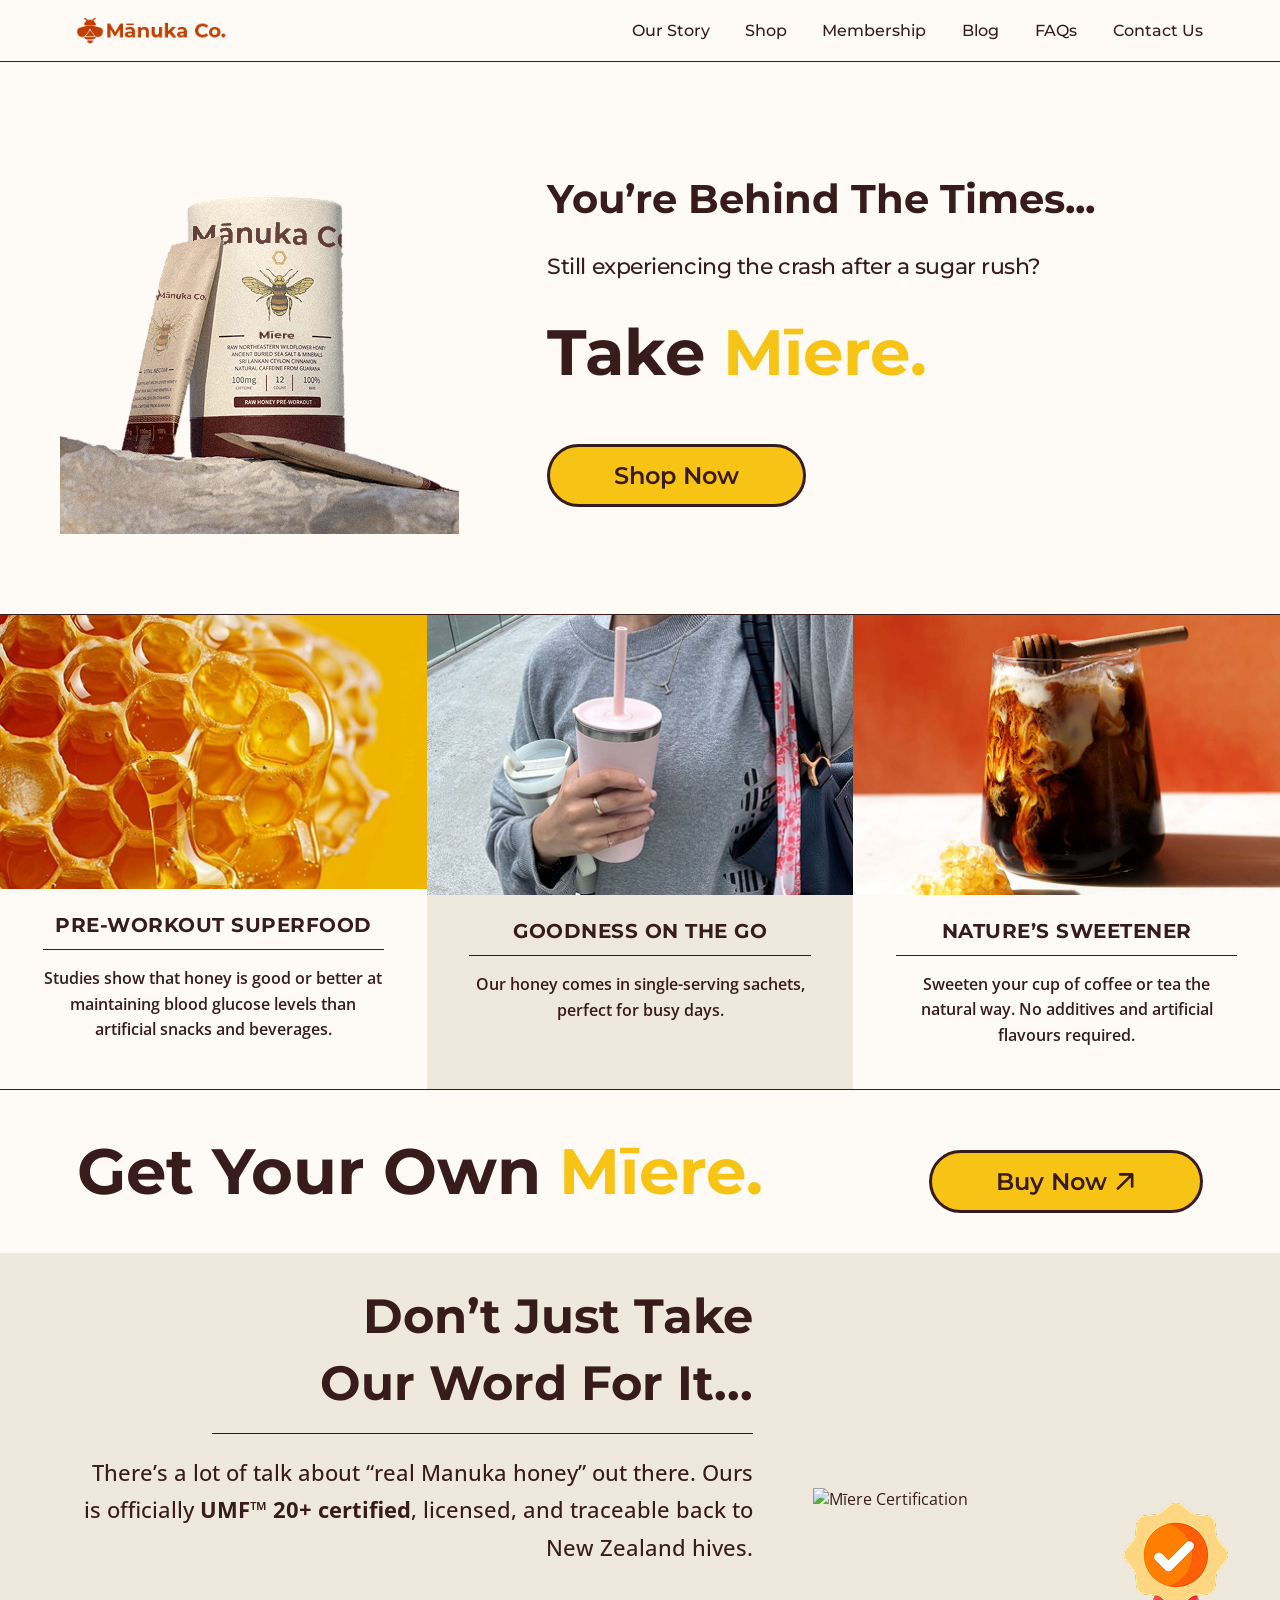
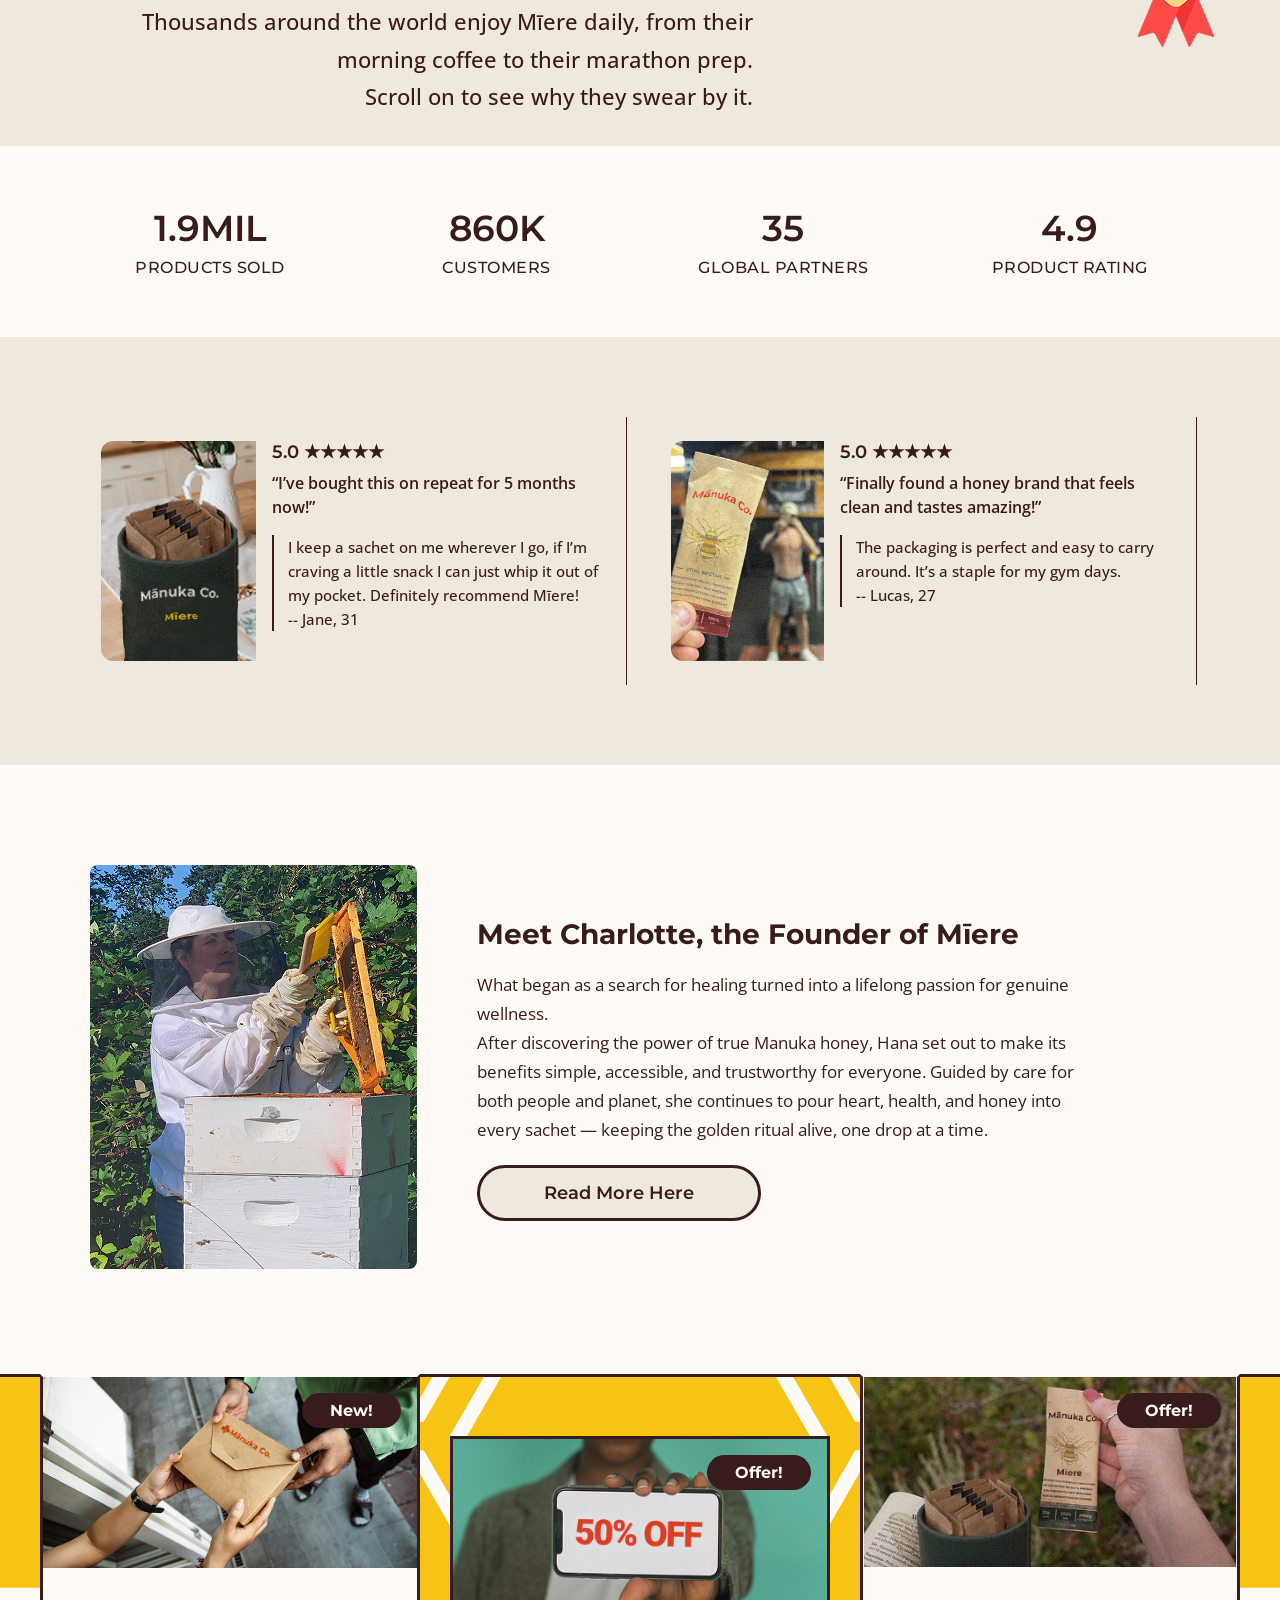
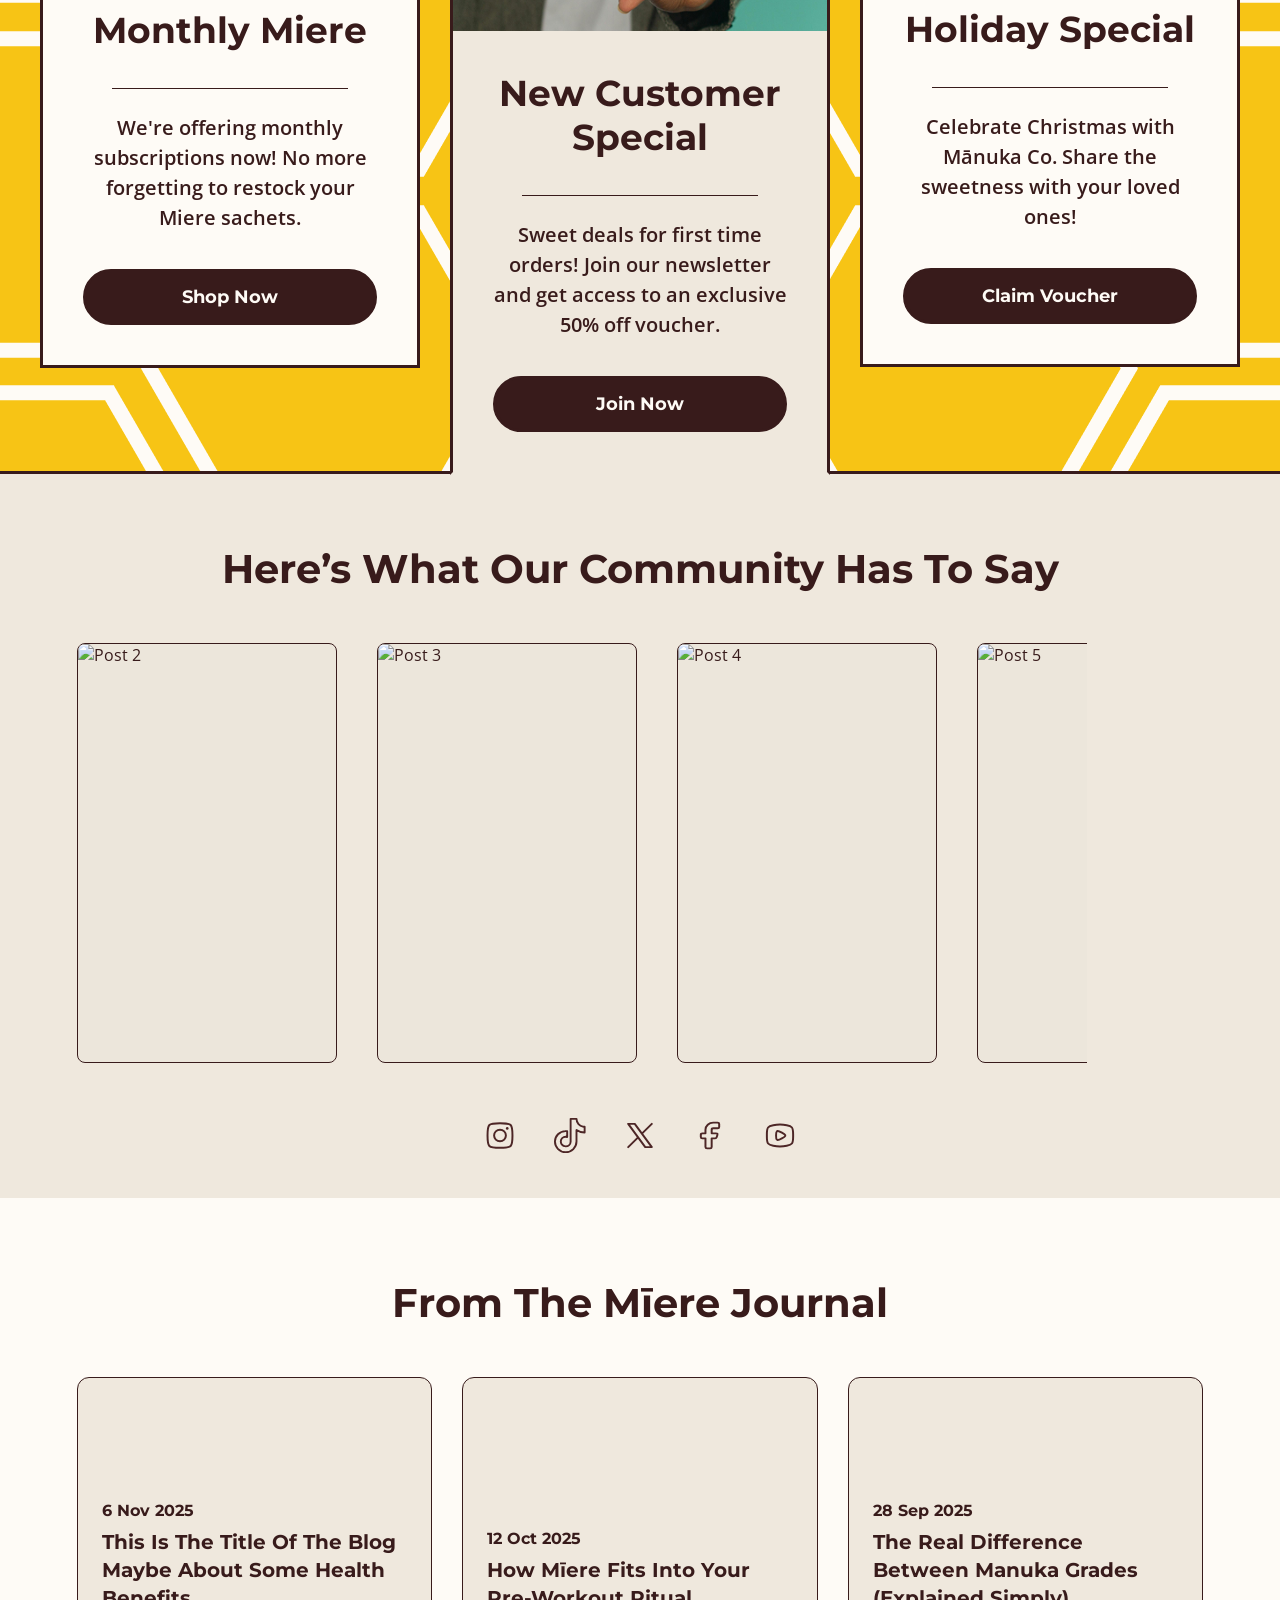
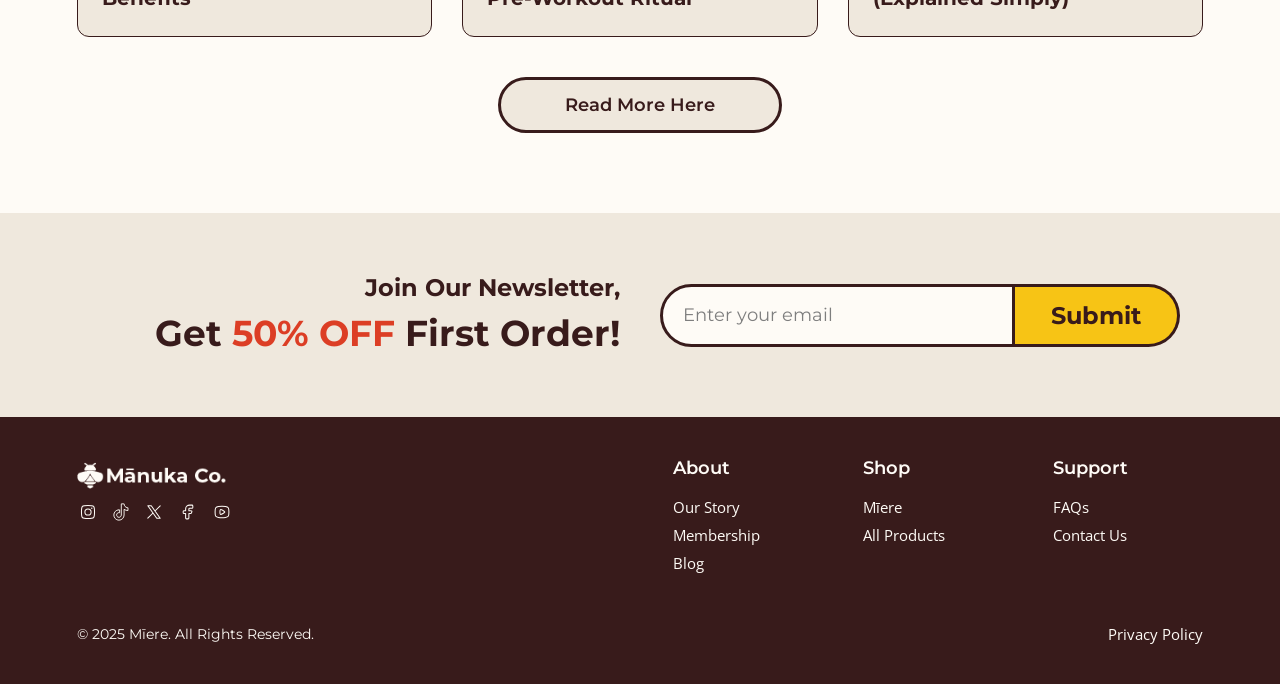
==== commit 6ae52fa0: "Landing page Assets" ====
--- a/index.html
+++ b/index.html
@@ -37,16 +37,18 @@
     </header>
 
     <section class="landing-hero">
-        <div class="hero-left">
-            <img src="css/imgs/landing-honey-jar.jpg" alt="Mīere Honey Jar">
-        </div>
-
-        <div class="hero-right">
-            <h1>You’re Behind The Times...</h1>
-            <h2>Still experiencing the crash after a sugar rush?</h2>
-            <h3>Take <span>Mīere.</span></h3>
-
-            <a href="shop.html" class="shop-now-btn">Shop Now</a>
+        <div class="landing-hero-wrapper">
+            <div class="hero-left">
+                <img src="css/imgs/ManukaCo_Miere.png" alt="Mīere Honey Jar">
+            </div>
+
+            <div class="hero-right">
+                <h1>You’re Behind The Times...</h1>
+                <h2>Still experiencing the crash after a sugar rush?</h2>
+                <h3>Take <span>Mīere.</span></h3>
+
+                <a href="shop.html" class="shop-now-btn">Shop Now</a>
+            </div>
         </div>
     </section>
 
@@ -79,10 +81,10 @@
         </div>
 
         <div class="cta-action">
-            <button class="shop-now-btn">
-            Buy Now
-            <img src="css/icons/arrow.svg" alt="Arrow Icon">
-            </button>
+            <a href="https://shopee.sg/Forest-Fresh-Jarrah-Honey-Sachet-TA-35-13g-Honey-on-the-Go-i.250686849.19491848010" class="shop-now-btn" target="_blank" rel="noopener noreferrer">
+                Buy Now
+                <img src="css/icons/arrow.svg" alt="Arrow Icon">
+            </a>
         </div>
     </section>
 
@@ -102,9 +104,9 @@
 
         <div class="cert-right">
             <div class="cert-img-container">
-            <img src="css/imgs/certification-honey.jpg" alt="Mīere Certification">
+            <img src="css/imgs/certificate.png" alt="Mīere Certification">
             <a href="https://www.umf.org.nz/" target="_blank" class="cert-icon">
-                <img src="css/icons/umf-icon.svg" alt="UMF Certification Icon">
+                <img src="css/icons/cert.png" alt="UMF Certification Icon">
             </a>
             </div>
         </div>
@@ -134,33 +136,33 @@
 
         <div class="reviews-container">
             <div class="review-card">
-            <img src="css/imgs/review1.jpg" alt="Customer Photo">
+            <img src="css/imgs/review-repeat.jpg" alt="Review Repeat">
             <div class="review-content">
                 <p class="review-rating">5.0 ★★★★★</p>
-                <p class="review-quote">“I’ve bought this on repeat for 5 months now, just can’t have enough of it!”</p>
+                <p class="review-quote">“I’ve bought this on repeat for 5 months now!”</p>
                 <p class="review-text">
                 <span class="review-line"></span>
-                As a long-time user, I definitely recommend Mīere. I keep a sachet on me wherever I go, if I’m craving a little snack I can just whip it out of my pocket.<br>
+                I keep a sachet on me wherever I go, if I’m craving a little snack I can just whip it out of my pocket. Definitely recommend Mīere!<br>
                 -- Jane, 31
                 </p>
             </div>
             </div>
 
             <div class="review-card">
-            <img src="css/imgs/review2.jpg" alt="Customer Photo">
+            <img src="css/imgs/review-fitness.jpg" alt="Review Fitness">
             <div class="review-content">
                 <p class="review-rating">5.0 ★★★★★</p>
                 <p class="review-quote">“Finally found a honey brand that feels clean and tastes amazing!”</p>
                 <p class="review-text">
                 <span class="review-line"></span>
-                The packaging is perfect and easy to carry around. It’s a staple for my workday coffee and morning jogs.<br>
+                The packaging is perfect and easy to carry around. It’s a staple for my gym days.<br>
                 -- Lucas, 27
                 </p>
             </div>
             </div>
 
             <div class="review-card">
-            <img src="css/imgs/review3.jpg" alt="Customer Photo">
+            <img src="css/imgs/review-hike.png" alt="Review Hike">
             <div class="review-content">
                 <p class="review-rating">5.0 ★★★★★</p>
                 <p class="review-quote">“My daily go-to for a natural energy boost before gym sessions.”</p>
@@ -181,9 +183,9 @@
             </div>
 
             <div class="founder-text">
-            <h2>Meet Hana, the Founder of Mīere</h2>
+            <h2>Meet Charlotte, the Founder of Mīere</h2>
             <p>
-                What began as a search for healing turned into a lifelong passion for genuine wellness. 
+                What began as a search for healing turned into a lifelong passion for genuine wellness.<br>
                 After discovering the power of true Manuka honey, Hana set out to make its benefits simple, accessible, and trustworthy for everyone. 
                 Guided by care for both people and planet, she continues to pour heart, health, and honey into every sachet — keeping the golden ritual alive, one drop at a time.
             </p>
@@ -193,7 +195,6 @@
         </div>
     </section>
 
-    <!-- Promotions Section -->
     <section class="promotions-section">
         <div class="promotions-wrapper">
 
@@ -202,7 +203,7 @@
             <div class="promo-pill pill-left">New!</div>
 
             <div class="promo-icon">
-                <img src="css/imgs/icon-delivery.svg" alt="Delivery" />
+                <img src="css/imgs/monthly-miere.jpg" alt="Delivery" />
             </div>
 
             <h3 class="promo-title">Monthly Miere</h3>
@@ -222,7 +223,7 @@
             <div class="promo-pill pill-center">Offer!</div>
 
             <div class="promo-icon">
-                <img src="css/imgs/icon-handshake.svg" alt="New Customer" />
+                <img src="css/imgs/new-customer.png" alt="New Customer" />
             </div>
 
             <h3 class="promo-title">New Customer Special</h3>
@@ -242,7 +243,7 @@
             <div class="promo-pill pill-right">Offer!</div>
 
             <div class="promo-icon">
-                <img src="css/imgs/icon-gift.svg" alt="Holiday Special" />
+                <img src="css/imgs/ManukaCo_ChristmasDeal.png" alt="Holiday Special" />
             </div>
 
             <h3 class="promo-title">Holiday Special</h3>
@@ -259,8 +260,6 @@
 
         </div>
     </section>
-
-
 
     <section class="socials-section">
         <div class="socials-container">
--- a/css/story.css
+++ b/css/story.css
@@ -154,9 +154,8 @@
 .founder-img img {
   width: 100%;
   max-width: 450px;
-  border-radius: 16px;
+  border-radius: 8px;
   object-fit: cover;
-  box-shadow: 0 6px 20px rgba(56, 27, 27, 0.15);
 }
 
 /* Text column */
@@ -184,7 +183,7 @@
   padding: 14px 64px;
   border: 3px solid #381B1B;
   border-radius: 999px;
-  background-color: #FEFBF6;
+  background-color: #F7C415;
   color: #381B1B;
   font-family: 'Montserrat', sans-serif;
   font-weight: 600;
@@ -214,122 +213,4 @@
   .support-btn {
     margin: 0 auto;
   }
-}
-
-/* ================================
-   NEWSLETTER CTA SECTION
-================================ */
-.newsletter-cta {
-  background-color: #EFE8DD;
-  display: flex;
-  align-items: center;
-  justify-content: space-between;
-  padding: 60px clamp(20px, 6vw, 112px);
-  gap: 40px;
-  font-family: 'Montserrat', sans-serif;
-  color: #381B1B;
-}
-
-/* ------------ LEFT COLUMN ------------ */
-.newsletter-left {
-  flex: 1;
-  text-align: right;
-}
-
-.newsletter-left h3 {
-  font-weight: 700;
-  font-size: 24px;
-  margin: 0 0 8px 0;
-}
-
-.newsletter-left h2 {
-  font-weight: 700;
-  font-size: 36px;
-  margin: 0;
-  line-height: 1.3;
-}
-
-.newsletter-left h2 span {
-  color: #DC3E25; /* 50% OFF highlight */
-}
-
-/* ------------ RIGHT COLUMN ------------ */
-.newsletter-right {
-  flex: 1;
-  display: flex;
-  justify-content: flex-start;
-}
-
-/* Form container with inline layout */
-.newsletter-form {
-  display: flex;
-  width: 100%;
-  max-width: 520px;
-}
-
-/* Email Input */
-.newsletter-input {
-  flex: 1;
-  padding: 14px 20px;
-  font-size: 18px;
-  font-family: 'Montserrat', sans-serif;
-  border: 3px solid #381B1B;
-  border-radius: 999px 0 0 999px;   /* left corners rounded */
-  outline: none;
-  background-color: #FEFBF6;
-  color: #381B1B;
-}
-
-.newsletter-input::placeholder {
-  color: #7E7E7E;
-}
-
-/* Submit Button */
-.newsletter-submit {
-  padding: 14px 36px;
-  font-size: 24px;
-  font-weight: 700;
-  font-family: 'Montserrat', sans-serif;
-  border: 3px solid #381B1B;
-  border-left: none;
-  border-radius: 0 999px 999px 0;  /* right corners rounded */
-  background-color: #F7C415;
-  color: #381B1B;
-  cursor: pointer;
-  transition: all 0.3s ease;
-}
-
-.newsletter-submit:hover {
-  background-color: #DC3E25;
-  color: #FEFBF6;
-  border-color: #DC3E25;
-}
-
-/* ================================
-   RESPONSIVE STYLES
-================================ */
-@media (max-width: 900px) {
-  .newsletter-cta {
-    flex-direction: column;
-    text-align: center;
-    gap: 30px;
-  }
-
-  .newsletter-left {
-    text-align: center;
-  }
-
-  .newsletter-right {
-    justify-content: center;
-    width: 100%;
-  }
-
-  .newsletter-input {
-    font-size: 16px;
-  }
-
-  .newsletter-submit {
-    font-size: 20px;
-    padding: 14px 28px;
-  }
-}
+}
--- a/css/landing.css
+++ b/css/landing.css
@@ -6,7 +6,13 @@
   background-color: #FEFBF6;
   color: #381B1B;
   font-family: 'Montserrat', sans-serif;
-  gap: 60px;
+}
+
+.landing-hero-wrapper{
+  display: flex;
+  align-items: center;
+  justify-content: center;
+  gap: 130px;
 }
 
 /* Left column (image) */
@@ -19,9 +25,8 @@
 }
 
 .hero-left img {
-  width: 100%;
+  width: 200%;
   height: auto;
-  border-radius: 12px;
   object-fit: cover;
 }
 
@@ -251,7 +256,7 @@
   align-items: center;
   justify-content: space-between;
   gap: 60px;
-  padding: 80px clamp(20px, 6vw, 112px);
+  padding: 30px clamp(20px, 6vw, 112px);
   font-family: 'Open Sans', sans-serif;
   color: #381B1B;
 }
@@ -302,7 +307,6 @@
 
 .cert-img-container img {
   width: 100%;
-  border-radius: 12px;
   display: block;
 }
 
@@ -311,8 +315,8 @@
   position: absolute;
   top: 15px;
   right: 15px;
-  width: 60px;
-  height: 60px;
+  width: 100x;
+  height: 100px;
   cursor: pointer;
   animation: wiggle 2.5s ease-in-out infinite;
   transform-origin: center;
@@ -444,7 +448,7 @@
 
 .reviews-container {
   display: flex;
-  gap: 60px;
+  gap: 20px;
   overflow-x: auto;
   cursor: grab;
   scrollbar-width: none;
@@ -459,11 +463,11 @@
 
 /* Each card */
 .review-card {
-  flex: 0 0 500px;
-  border-radius: 12px;
+  flex: 0 0 550px;
+  border-right:#381B1B 1px solid;
   display: flex;
   align-items: flex-start;
-  gap: 20px;
+  gap: 16px;
   padding: 24px;
   transition: transform 0.3s ease;
 }
@@ -474,9 +478,10 @@
 
 /* Card image */
 .review-card img {
-  width: 80px;
-  height: 80px;
-  border-radius: 50%;
+  width: auto;
+  height: 220px;
+  border-top-left-radius: 12px;
+  border-bottom-left-radius: 12px;
   object-fit: cover;
   flex-shrink: 0;
 }
@@ -533,8 +538,8 @@
   }
 
   .review-card img {
-    width: 70px;
-    height: 70px;
+    width: 100px;
+    height: auto;
   }
 
   .reviews-title {
@@ -573,7 +578,7 @@
 .promo-card {
   flex: 1;
   background-color: #fefbf6;
-  padding: 64px 40px 40px;
+  padding: 0 40px 40px; 
   text-align: center;
   position: relative;
   display: flex;
@@ -592,7 +597,7 @@
 }
 
 .promo-card:nth-child(2) {
-  margin-top: 167.2px;
+  margin-top: 59.5px;
   align-self: flex-end;   /* flush to bottom */
   border-left: 3px solid #381b1b;
   border-right: 3px solid #381b1b;
@@ -614,6 +619,7 @@
   font-family: 'Montserrat', sans-serif;
   font-weight: 700;
   font-size: 16px;
+  z-index: 2;
 }
 
 /* remove old left/center/right variations */
@@ -622,9 +628,17 @@
   transform: none !important;
 }
 
+/* Image container */
+.promo-icon {
+  margin: 0 -40px 24px;  
+}
+
 /* Icon */
 .promo-icon img {
-  max-width: 120px;
+  display: block;
+  width: 100%;
+  height: auto;
+  object-fit: cover;
 }
 
 /* Divider */
@@ -692,7 +706,7 @@
   .promo-card {
     width: 100%;
     max-width: 500px;           /* keeps it tidy on medium screens */
-    margin: 0 !important;       /* remove desktop offsets */
+    margin: 0 !important; 
     align-self: center !important;
     border-left: 3px solid #381b1b;
     border-right: 3px solid #381b1b;
@@ -714,7 +728,16 @@
 
   /* Adjust padding for mobile */
   .promo-card {
-    padding: 48px 24px 32px;
+    width: 100%;
+    max-width: 500px;
+    margin: 0 !important;
+    align-self: center !important;
+    border-left: 3px solid #381b1b;
+    border-right: 3px solid #381b1b;
+    border-top: 3px solid #381b1b;
+    border-bottom: 3px solid #381b1b;
+    background-color: #FEFBF6 !important;
+    padding: 0 24px 32px;  /* ⬅ no top padding here either */
   }
 
   /* Typography scaling */
@@ -726,8 +749,13 @@
     font-size: 18px;
   }
 
+
+  .promo-icon {
+    margin: 0 -24px 24px;  /* match new padding */
+  }
+
   .promo-icon img {
-    max-width: 100px;
+    max-width: 100%;
   }
 
   .promo-btn {
@@ -950,4 +978,123 @@
   .socials-title h2 {
     font-size: 32px;
   }
+}
+
+/* ================================
+   NEWSLETTER CTA SECTION
+================================ */
+.newsletter-cta {
+  background-color: #EFE8DD;
+  display: flex;
+  align-items: center;
+  justify-content: space-between;
+  padding: 60px clamp(20px, 6vw, 112px);
+  gap: 40px;
+  font-family: 'Montserrat', sans-serif;
+  color: #381B1B;
+}
+
+/* ------------ LEFT COLUMN ------------ */
+.newsletter-left {
+  flex: 1;
+  text-align: right;
+}
+
+.newsletter-left h3 {
+  font-weight: 700;
+  font-size: 24px;
+  margin: 0 0 8px 0;
+}
+
+.newsletter-left h2 {
+  font-weight: 700;
+  font-size: 36px;
+  margin: 0;
+  line-height: 1.3;
+}
+
+.newsletter-left h2 span {
+  color: #DC3E25; /* 50% OFF highlight */
+}
+
+/* ------------ RIGHT COLUMN ------------ */
+.newsletter-right {
+  flex: 1;
+  display: flex;
+  justify-content: flex-start;
+}
+
+/* Form container with inline layout */
+.newsletter-form {
+  display: flex;
+  width: 100%;
+  max-width: 520px;
+}
+
+/* Email Input */
+.newsletter-input {
+  flex: 1;
+  padding: 14px 20px;
+  font-size: 18px;
+  font-family: 'Montserrat', sans-serif;
+  border: 3px solid #381B1B;
+  border-radius: 999px 0 0 999px;   /* left corners rounded */
+  outline: none;
+  background-color: #FEFBF6;
+  color: #381B1B;
+}
+
+.newsletter-input::placeholder {
+  color: #7E7E7E;
+}
+
+/* Submit Button */
+.newsletter-submit {
+  padding: 14px 36px;
+  font-size: 24px;
+  font-weight: 700;
+  font-family: 'Montserrat', sans-serif;
+  border: 3px solid #381B1B;
+  border-left: none;
+  border-radius: 0 999px 999px 0;  /* right corners rounded */
+  background-color: #F7C415;
+  color: #381B1B;
+  cursor: pointer;
+  transition: all 0.3s ease;
+}
+
+.newsletter-submit:hover {
+  background-color: #DC3E25;
+  color: #FEFBF6;
+  border-color: #DC3E25;
+}
+
+
+/* ================================
+   RESPONSIVE STYLES
+================================ */
+@media (max-width: 900px) {
+  .newsletter-cta {
+    flex-direction: column;
+    text-align: center;
+    gap: 30px;
+  }
+
+  .newsletter-left {
+    text-align: center;
+  }
+
+  .newsletter-right {
+    justify-content: center;
+    width: 100%;
+  }
+
+  .newsletter-input {
+    font-size: 16px;
+  }
+
+  .newsletter-submit {
+    font-size: 20px;
+    padding: 14px 28px;
+  }
 }
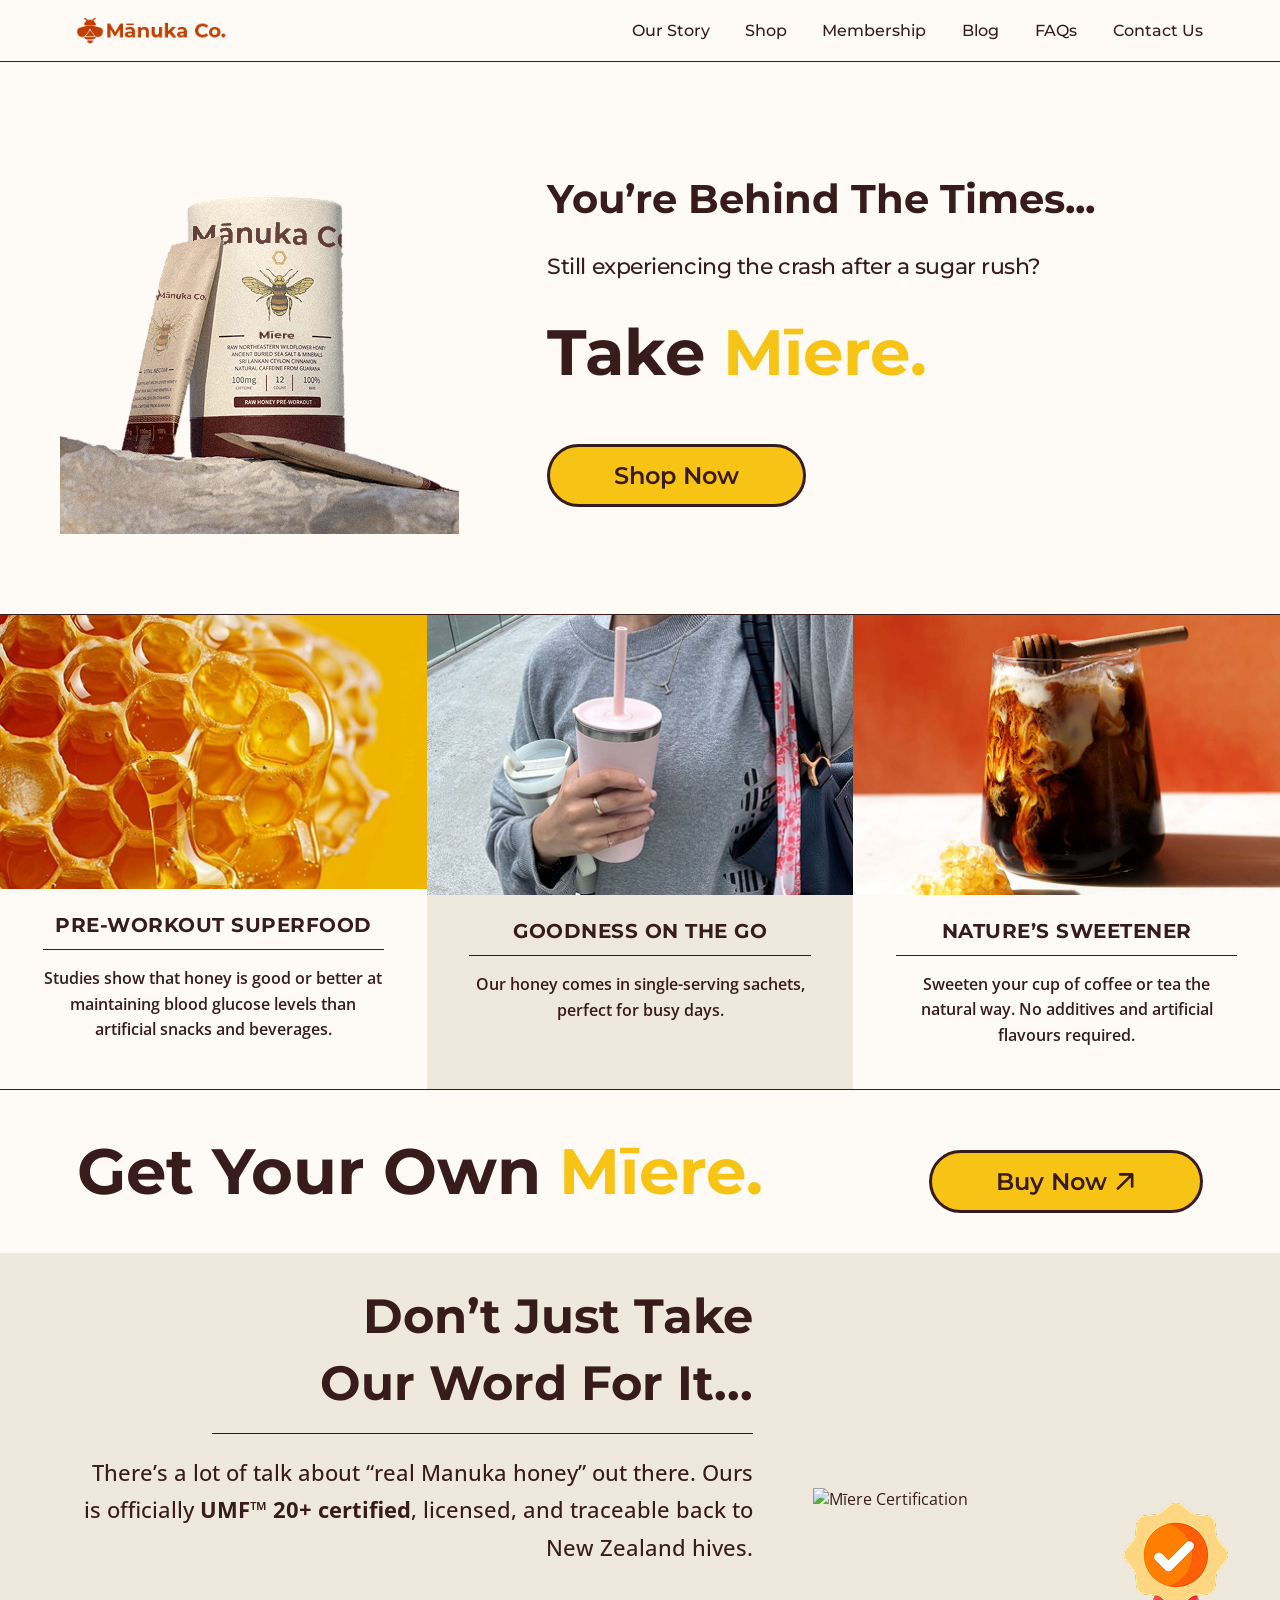
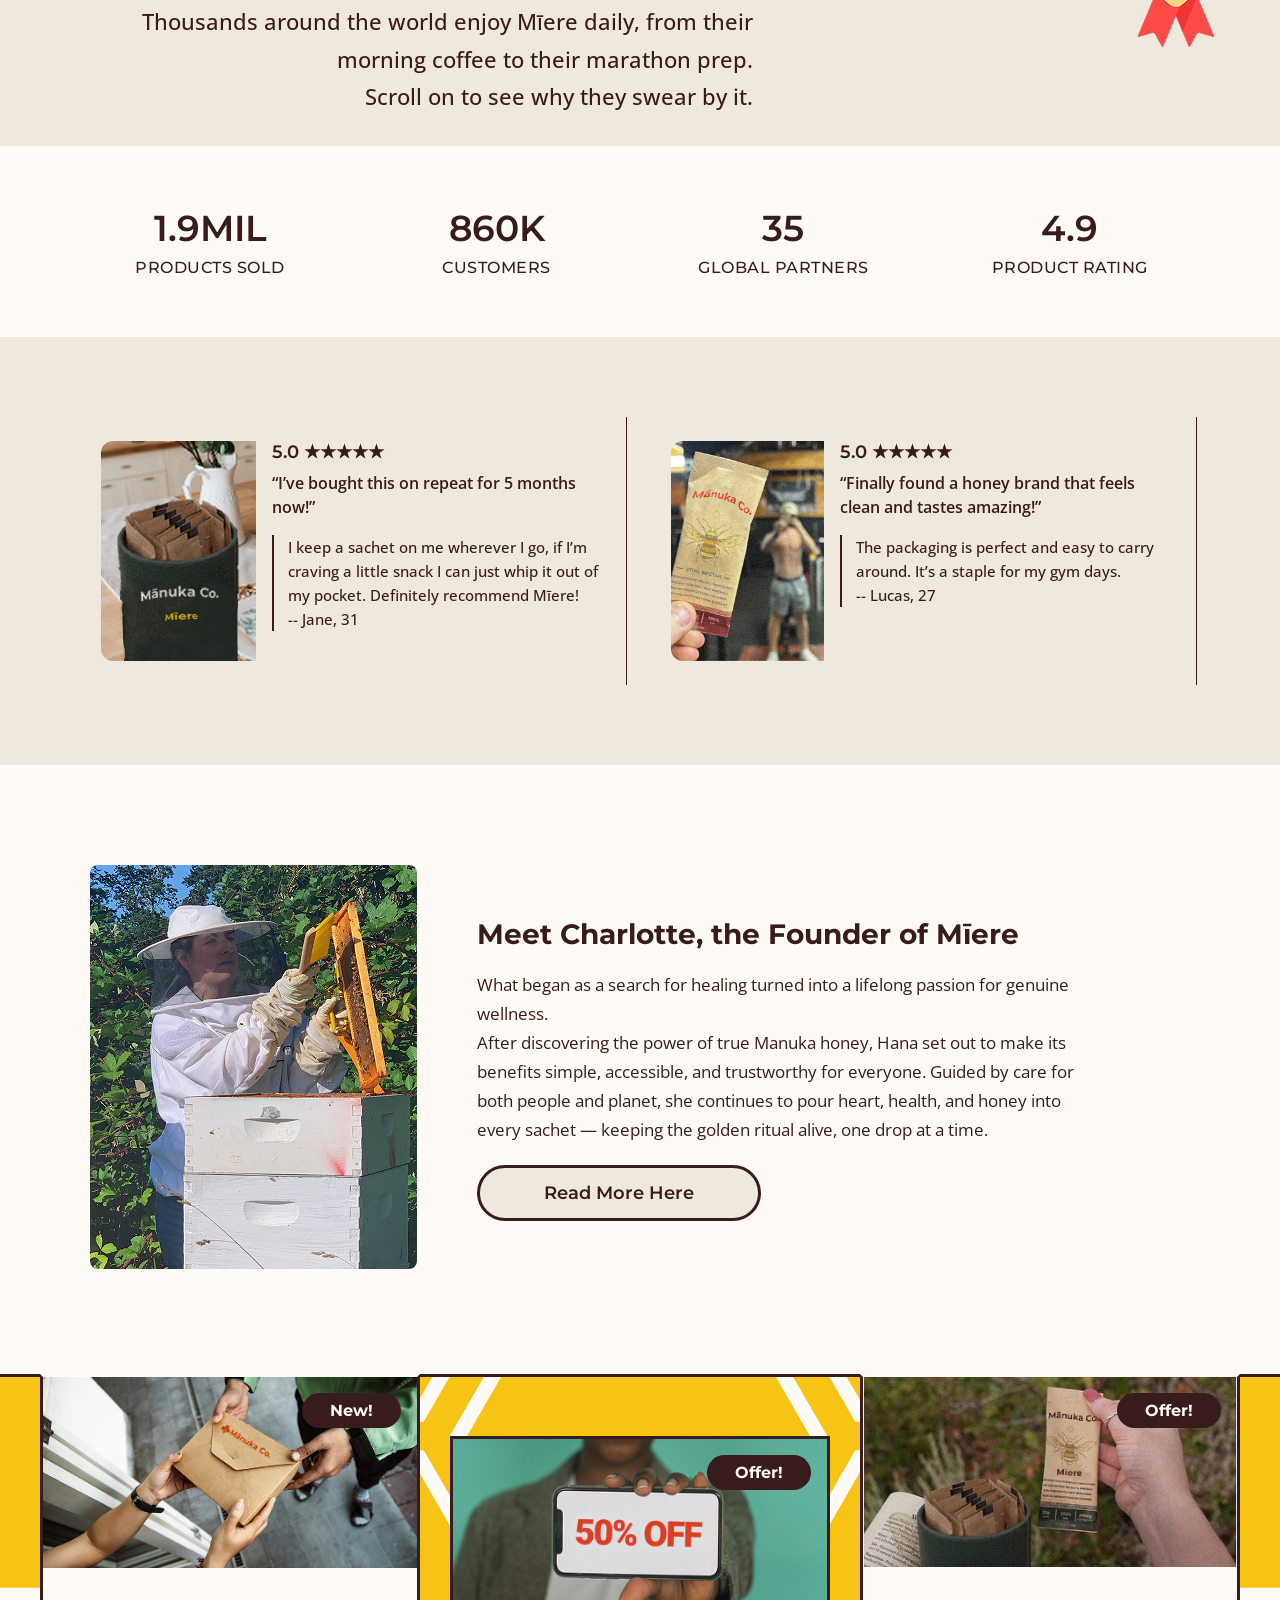
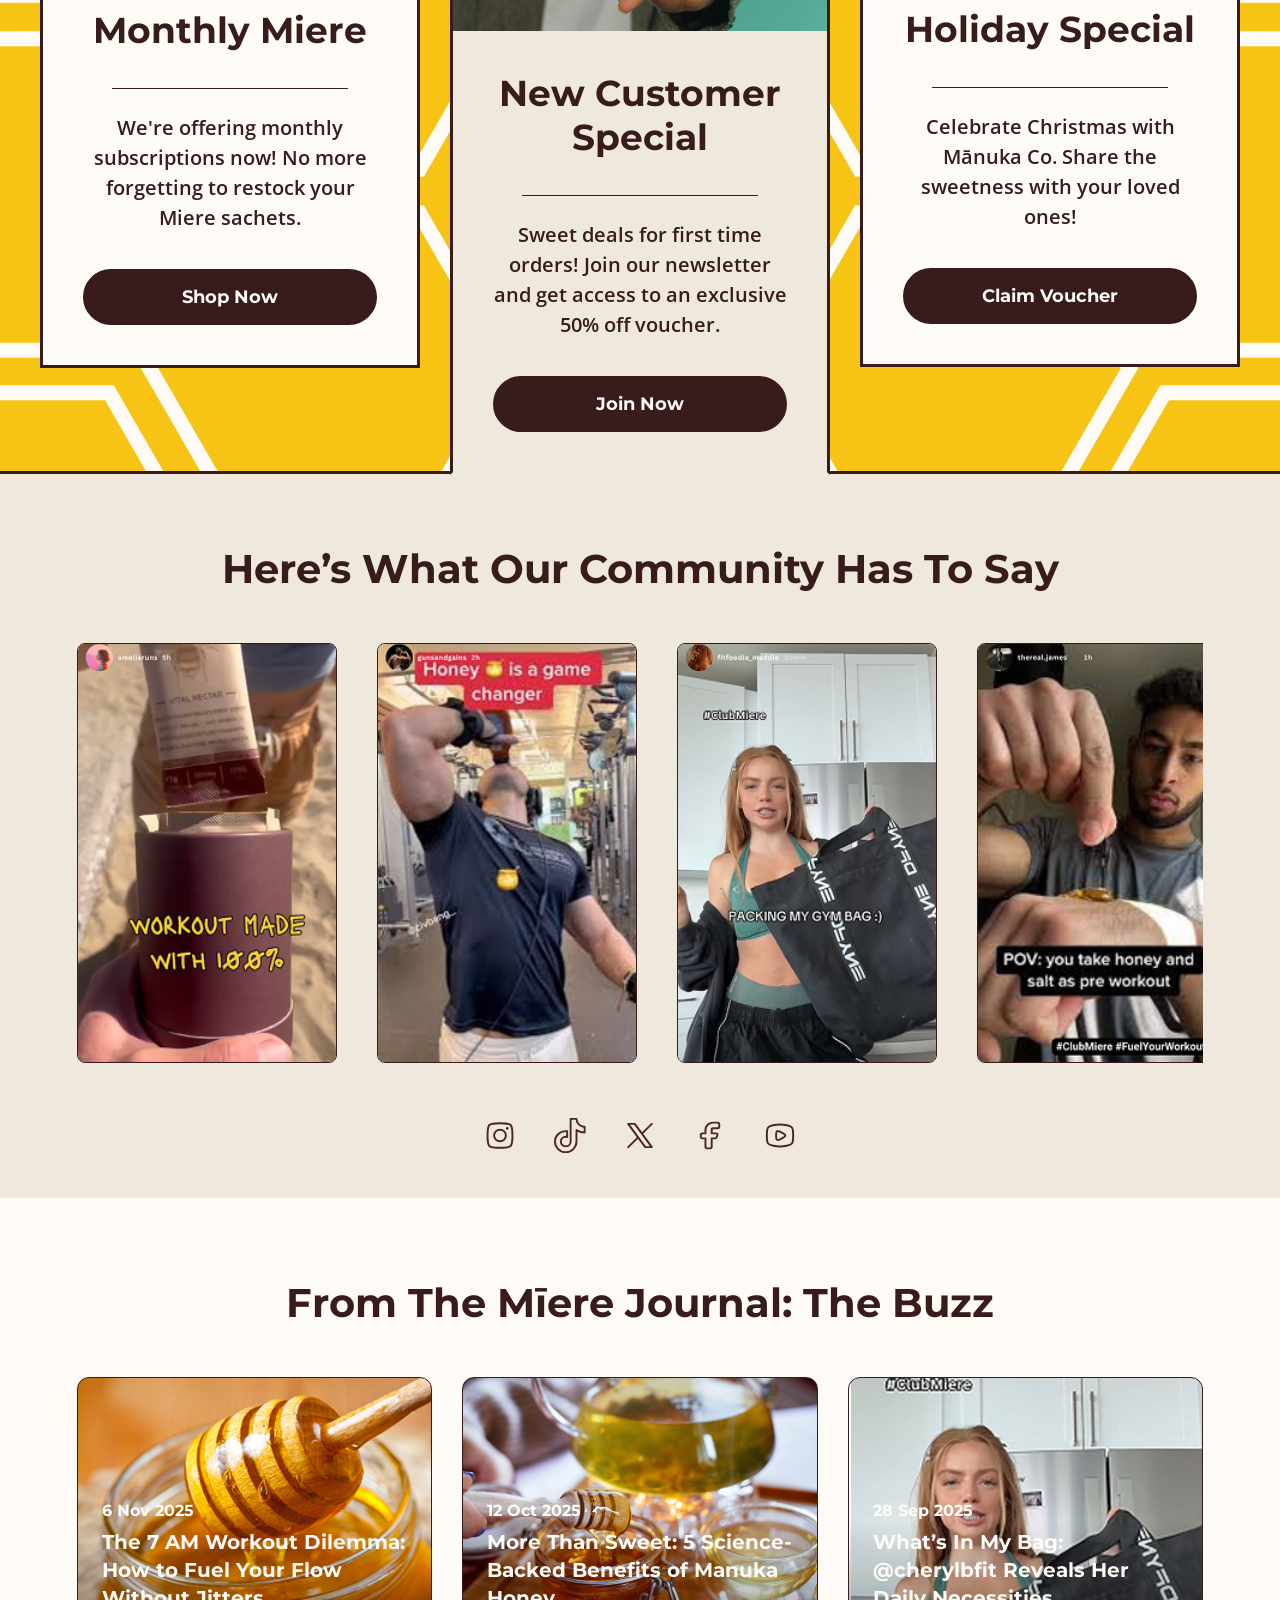
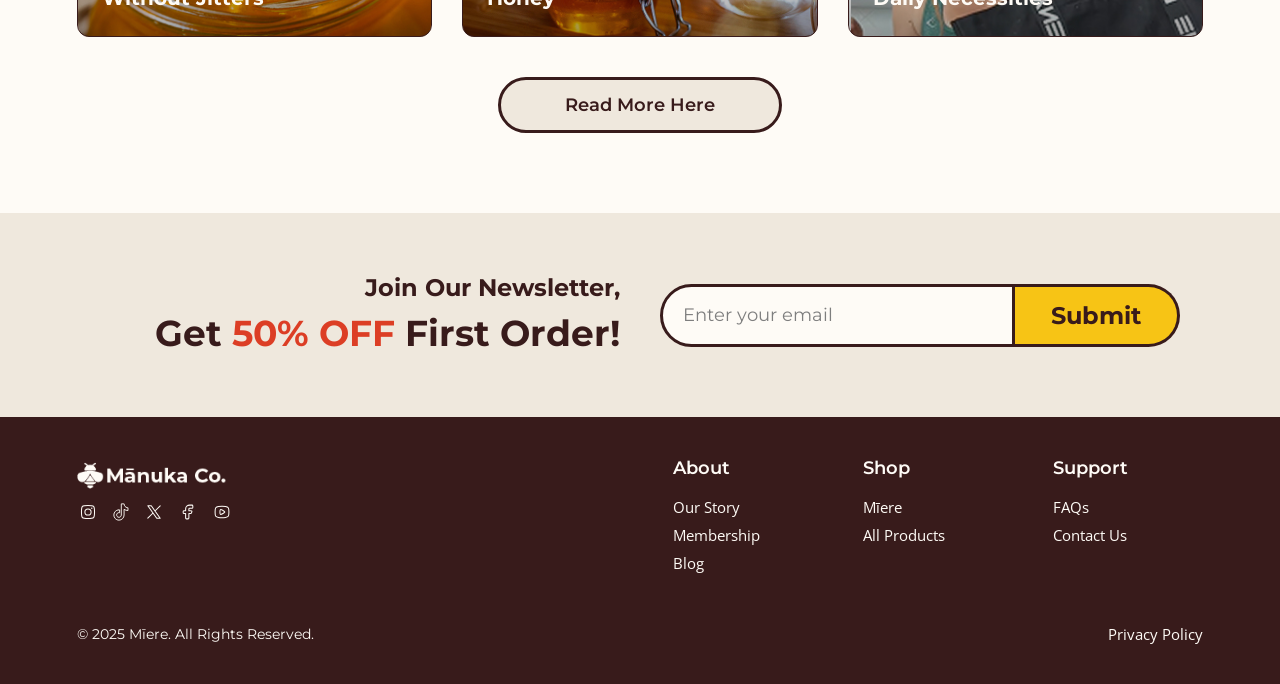
==== commit 97d5325a: "Memebership style change + Landing pop-up" ====
--- a/index.html
+++ b/index.html
@@ -235,7 +235,7 @@
                 to an exclusive 50% off voucher.
             </p>
 
-            <a href="#newsletter" class="promo-btn">Join Now</a>
+            <a href="#newsletter" class="promo-btn open-promo-modal">Join Now</a>
             </article>
 
             <!-- Card 3 -->
@@ -255,9 +255,8 @@
                 ones!
             </p>
 
-            <a href="#newsletter" class="promo-btn">Claim Voucher</a>
+            <a href="#newsletter" class="promo-btn open-promo-modal">Claim Voucher</a>
             </article>
-
         </div>
     </section>
 
@@ -272,11 +271,12 @@
             <!-- Row 2: Post Cards + Navigation -->
             <div class="socials-posts-wrapper">
                 <div class="socials-posts">
-                    <div class="social-post-card"><img src="css/imgs/Home_Review2.jpg" alt="Post 2"></div>
-                    <div class="social-post-card"><img src="css/imgs/Home_Review3.jpg" alt="Post 3"></div>
-                    <div class="social-post-card"><img src="css/imgs/Home_Review4.jpg" alt="Post 4"></div>
-                    <div class="social-post-card"><img src="css/imgs/Home_Review5.jpg" alt="Post 5"></div>
-                    <div class="social-post-card"><img src="css/imgs/Home_Review6.jpg" alt="Post 6"></div>
+                    <div class="social-post-card"><img src="css/imgs/socmed/ManuaCo_SharingHoney.png" alt="Post 2"></div>
+                    <div class="social-post-card"><img src="css/imgs/socmed/ManukaCo_Gamechanger.png" alt="Post 3"></div>
+                    <div class="social-post-card"><img src="css/imgs/socmed/ManukaCo_GymBag.png" alt="Post 4"></div>
+                    <div class="social-post-card"><img src="css/imgs/socmed/ManukaCo_HoneyPreWorkout.jpg" alt="Post 5"></div>
+                    <div class="social-post-card"><img src="css/imgs/socmed/ManukaCo_MiereHike.jpg" alt="Post 6"></div>
+                    <div class="social-post-card"><img src="css/imgs/socmed/ManukaCo_Pickleball.png" alt="Post 7"></div>
                 </div>
             </div>
 
@@ -293,38 +293,40 @@
 
     <section class="blog-section">
         <div class="blog-title socials-title">
-            <h2>From The Mīere Journal</h2>
+            <h2>From The Mīere Journal: The Buzz</h2>
         </div>
 
         <div class="blog-cards">
-            <article class="blog-card">
-            <div class="blog-card-inner">
-                <div class="blog-text">
-                <p class="blog-date">6 Nov 2025</p>
-                <h3 class="blog-heading">
-                    This Is The Title Of The Blog Maybe About Some Health Benefits
-                </h3>
+            <a href="blog-detail.html" class="blog-card-link">
+            <article class="blog-card blog-bg-1">
+                <div class="blog-card-inner">
+                    <div class="blog-text">
+                        <p class="blog-date">6 Nov 2025</p>
+                        <h3 class="blog-heading">
+                            The 7 AM Workout Dilemma: How to Fuel Your Flow Without Jitters
+                        </h3>
+                    </div>
                 </div>
-            </div>
             </article>
-
-            <article class="blog-card">
+            </a>
+
+            <article class="blog-card blog-bg-2">
             <div class="blog-card-inner">
                 <div class="blog-text">
                 <p class="blog-date">12 Oct 2025</p>
                 <h3 class="blog-heading">
-                    How Mīere Fits Into Your Pre-Workout Ritual
+                    More Than Sweet: 5 Science-Backed Benefits of Manuka Honey
                 </h3>
                 </div>
             </div>
             </article>
 
-            <article class="blog-card">
+            <article class="blog-card blog-bg-3">
             <div class="blog-card-inner">
                 <div class="blog-text">
                 <p class="blog-date">28 Sep 2025</p>
                 <h3 class="blog-heading">
-                    The Real Difference Between Manuka Grades (Explained Simply)
+                    What’s In My Bag: @cherylbfit Reveals Her Daily Necessities
                 </h3>
                 </div>
             </div>
@@ -397,6 +399,46 @@
         </div>
     </footer>
 
+    <!-- === Promo Popup Modal === -->
+    <div id="promoModal" class="promo-modal" role="dialog" aria-modal="true">
+        <div class="promo-modal-backdrop" id="promoModalBackdrop"></div>
+
+        <div class="promo-modal-content">
+            <!-- CLOSE BUTTON -->
+            <button class="promo-modal-close" id="promoModalClose" aria-label="Close popup">
+                &times;
+            </button>
+
+            <!-- LEFT COLUMN -->
+            <div class="promo-modal-left">
+                <h2>Your Sweet Deal Awaits 🍯</h2>
+                <p>Join Club Miere and claim your voucher instantly.</p>
+            </div>
+
+            <!-- RIGHT COLUMN -->
+            <div class="promo-modal-right">
+                <p class="promo-modal-lead">Enter your email to unlock:</p>
+
+                <ul class="promo-modal-list">
+                    <li>Exclusive drops</li>
+                    <li>First-dibs access</li>
+                    <li>Member-only deals</li>
+                </ul>
+
+                <form class="newsletter-form" onsubmit="event.preventDefault();">
+                <input 
+                    type="email" 
+                    placeholder="Enter your email" 
+                    class="newsletter-input"
+                >
+                <button type="submit" class="newsletter-submit">Submit</button>
+                </form>
+
+                <div id="promoMsg"></div>
+            </div>
+        </div>
+    </div>
+
     <!-- JavaScript for Mobile Menu Toggle -->
     <script>
         const menu = document.getElementById('mobile-menu');
@@ -536,5 +578,26 @@
     animate();
     });
     </script>
+
+    <script>
+    // Buttons that should open the promo modal
+    document.querySelectorAll('.promo-btn.open-promo-modal').forEach(btn => {
+    btn.addEventListener('click', e => {
+        e.preventDefault(); // stop jumping
+        document.getElementById('promoModal').style.display = 'flex';
+    });
+    });
+
+    // Close button
+    document.getElementById('promoModalClose').addEventListener('click', () => {
+    document.getElementById('promoModal').style.display = 'none';
+    });
+
+    // Click outside modal
+    document.getElementById('promoModalBackdrop').addEventListener('click', () => {
+    document.getElementById('promoModal').style.display = 'none';
+    });
+    </script>
+
 </body>
 </html>
--- a/css/landing.css
+++ b/css/landing.css
@@ -18,7 +18,7 @@
 /* Left column (image) */
 .hero-left {
   flex: 1;
-  max-width: 33%;
+  max-width: 33vw;
   display: flex;
   justify-content: center;
   align-items: center;
@@ -902,7 +902,7 @@
   background-color: #FEFBF6;
   padding: 80px clamp(20px, 6vw, 112px);
   font-family: 'Open Sans', sans-serif;
-  color: #381B1B;
+  color: #FEFBF6;
 }
 
 /* Reusing .socials-title for center heading */
@@ -923,15 +923,40 @@
   min-height: 260px;
 }
 
+.blog-card-link {
+  flex: 1;
+  min-height: 260px;
+  display: flex;
+  text-decoration: none; /* removes underline */
+  color: inherit;        /* keeps text color unchanged */
+}
+
+
 /* Inner for background + bottom alignment */
 .blog-card-inner {
   height: 100%;
-  background-color: #EFE8DD;       /* replace with bg image if needed */
+  background-size: cover;
+  background-position: center;
+  background-repeat: no-repeat;
+
   border-radius: 12px;
   border: 1px solid #381B1B;
   padding: 24px;
   display: flex;
   flex-direction: column;
+  transition: 0.3s ease;
+}
+
+.blog-bg-1 .blog-card-inner {
+  background-image: url('imgs/blog1.jpg');
+}
+
+.blog-bg-2 .blog-card-inner {
+  background-image: url('imgs/blog2.jpg');
+}
+
+.blog-bg-3 .blog-card-inner {
+  background-image: url('imgs/blog3.jpg');
 }
 
 .blog-card-inner:hover {
@@ -1097,4 +1122,141 @@
     font-size: 20px;
     padding: 14px 28px;
   }
-}+}
+
+/* === Promo Modal Base === */
+.promo-modal {
+  display: none;
+  position: fixed;
+  inset: 0;
+  z-index: 600;
+  align-items: center;
+  justify-content: center;
+  font-family: 'Montserrat', sans-serif;
+}
+
+/* Backdrop */
+.promo-modal-backdrop {
+  position: absolute;
+  inset: 0;
+  background: rgba(0,0,0,0.45);
+}
+
+/* Modal Content Box */
+.promo-modal-content {
+  position: relative;
+  z-index: 10;
+  display: flex;
+  gap: 40px;
+  background: #FEFBF6;
+  border: 3px solid #381B1B;
+  max-width: 780px;
+  width: 90%;
+  border-radius: 16px;
+}
+
+/* Close Button */
+.promo-modal-close {
+  position: absolute;
+  top: 12px;
+  right: 12px;
+  background: none;
+  border: none;
+  font-size: 32px;
+  color: #381B1B;
+  cursor: pointer;
+}
+
+/* Left Section */
+
+.promo-modal-left {
+  background-color: var(--deep-brown); /* Fallback color */
+    /* NOTE: Update this path to your actual image! 
+      This image is from your "deals" section as a placeholder.
+    */
+    background-image: url('imgs/ManukaCo_SweetDeals.jpg'); 
+    border-top-left-radius: 12px;
+    border-bottom-left-radius: 12px;
+    background-size: cover;
+    background-position: center;
+    padding: 30px;
+    display: flex;
+    align-items: flex-end; /* Aligns text to bottom-left */
+}
+
+.promo-modal-left h2 {
+  font-family: 'Montserrat', sans-serif;
+    font-size: 32px;
+    font-weight: 800;
+    color: #FFFFFF;
+    line-height: 1.3;
+    margin-bottom: 160px;
+    text-shadow: #381B1B 2px 2px 4px;
+}
+
+.promo-modal-left p {
+  font-size: 18px;
+  color: #FFFFFF;
+}
+
+/* Right Section */
+.promo-modal-right {
+  flex: 1;
+  display: flex;
+  flex-direction: column;
+  margin-top: 100px;
+  padding-right: 30px;
+}
+
+.promo-modal-lead {
+  font-size: 18px;
+  font-weight: 600;
+}
+
+.promo-modal-list {
+  margin: 12px 0 24px;
+  padding-left: 20px;
+  font-size: 16px;
+  line-height: 1.5;
+}
+
+.promo-modal-form {
+  display: flex;
+  gap: 10px;
+}
+
+.promo-modal-form input {
+  flex: 1;
+  padding: 12px;
+  border-radius: 999px;
+  border: 2px solid #381B1B;
+  outline: none;
+}
+
+.promo-modal-submit {
+  padding: 12px 24px;
+  border-radius: 999px;
+  border: 3px solid #381B1B;
+  background: #381B1B;
+  color: #FEFBF6;
+  font-weight: 700;
+  cursor: pointer;
+  transition: 0.25s;
+}
+
+.promo-modal-submit:hover {
+  background: #DC3E25;
+  border-color: #DC3E25;
+}
+
+/* Mobile */
+@media (max-width: 600px) {
+  .promo-modal-content {
+    flex-direction: column;
+    text-align: center;
+  }
+
+  .promo-modal-form {
+    flex-direction: column;
+  }
+}
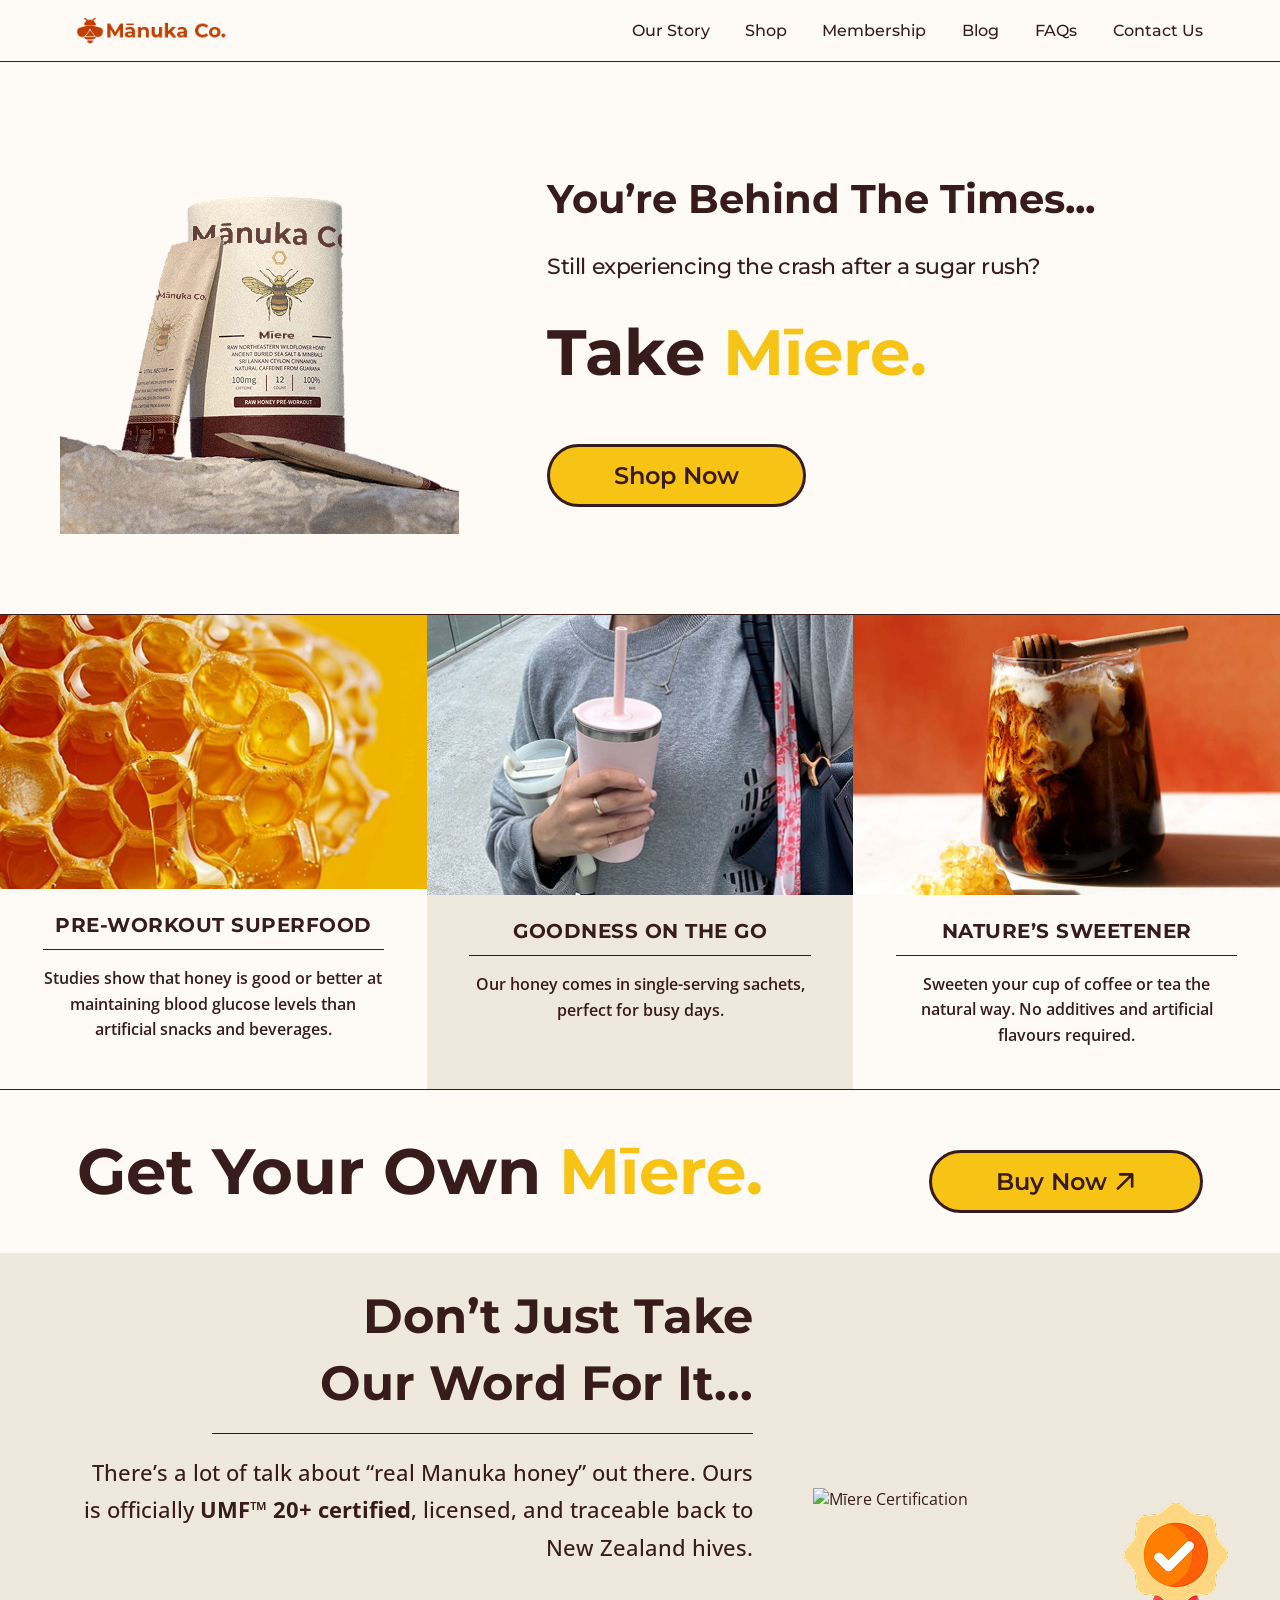
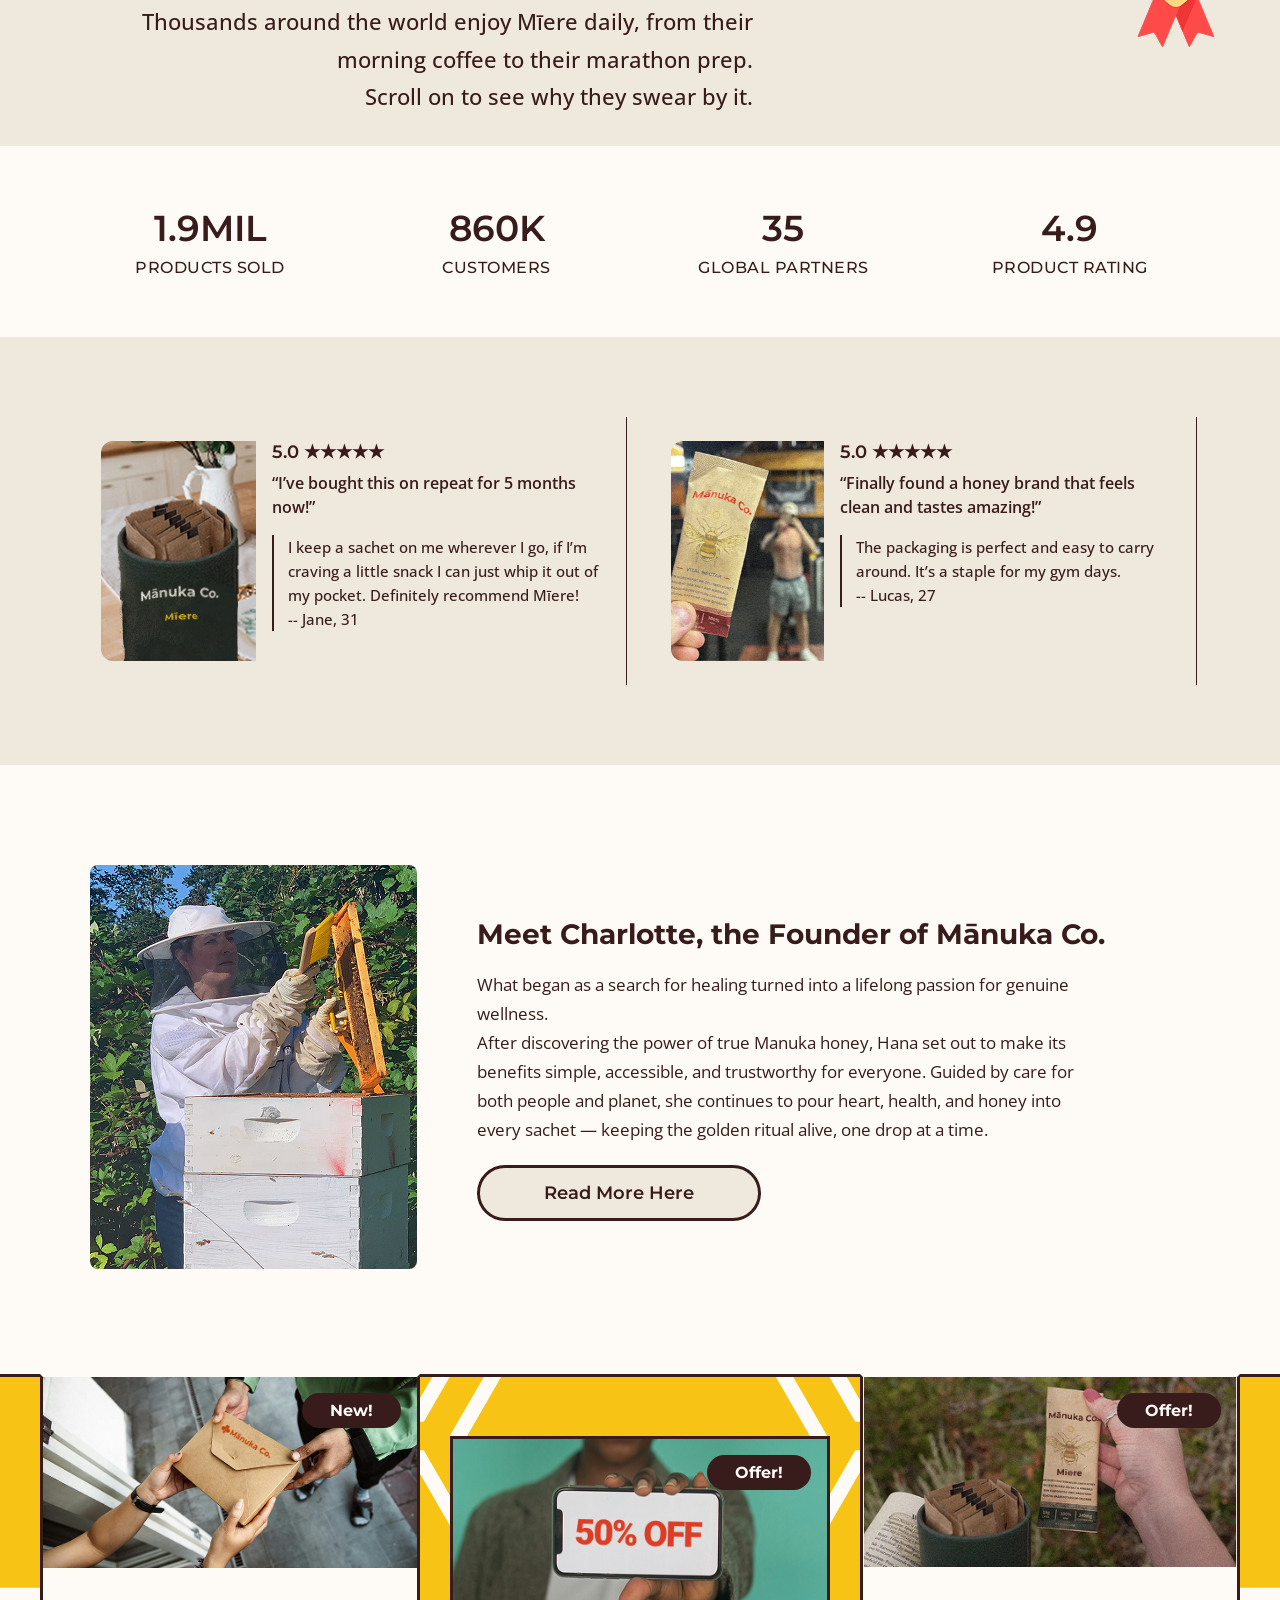
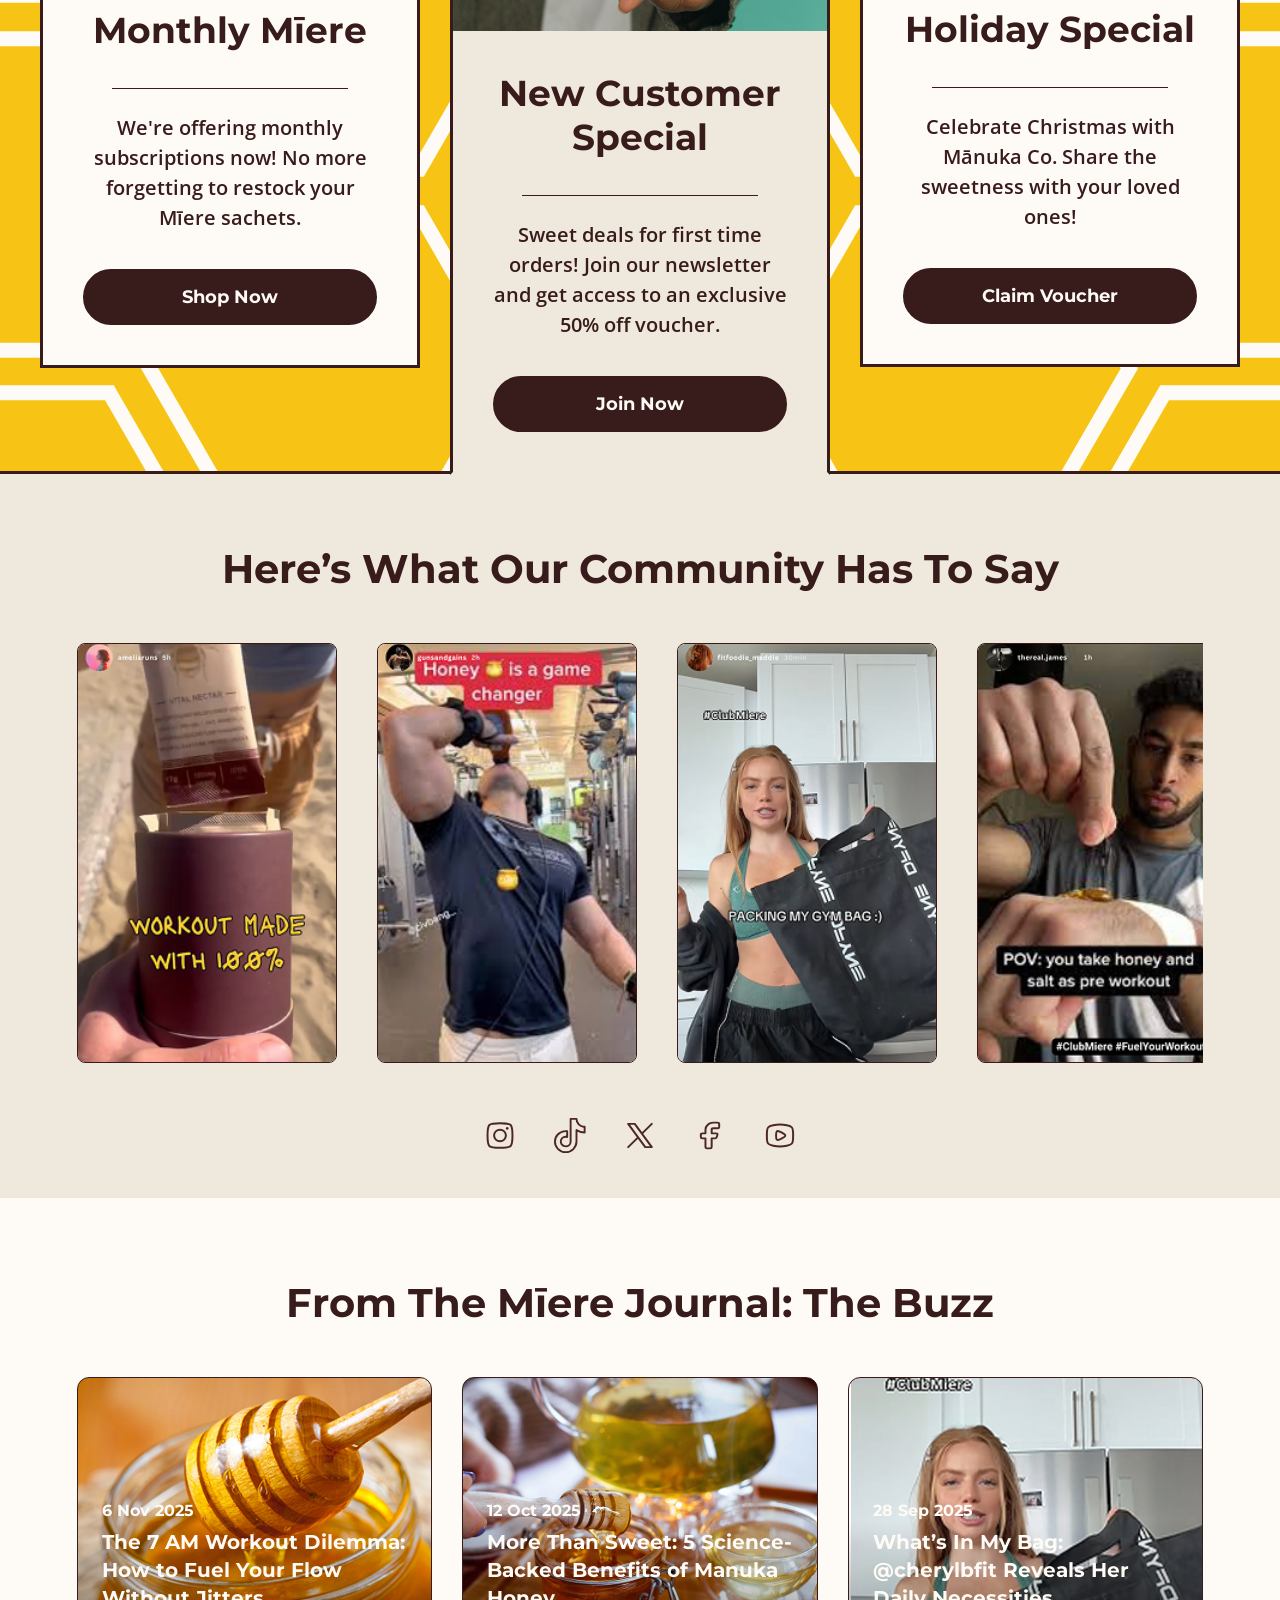
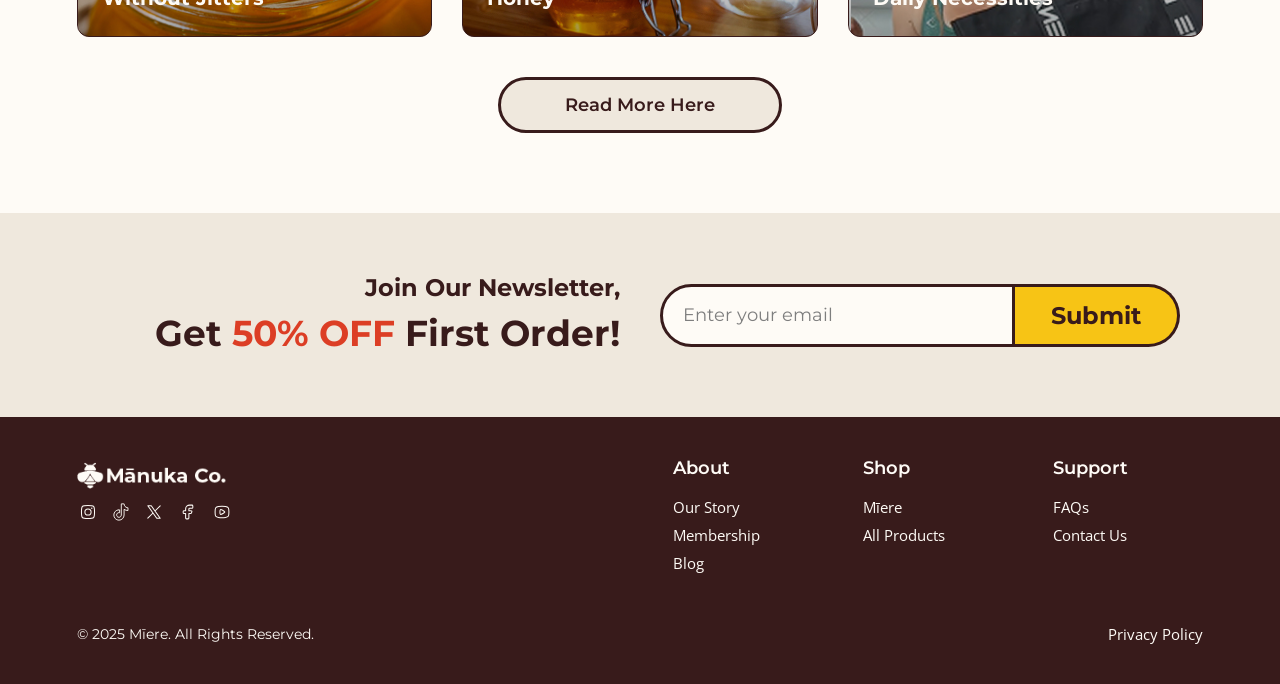
==== commit 7e587be4: "Minor content edits" ====
--- a/index.html
+++ b/index.html
@@ -183,7 +183,7 @@
             </div>
 
             <div class="founder-text">
-            <h2>Meet Charlotte, the Founder of Mīere</h2>
+            <h2>Meet Charlotte, the Founder of Mānuka Co.</h2>
             <p>
                 What began as a search for healing turned into a lifelong passion for genuine wellness.<br>
                 After discovering the power of true Manuka honey, Hana set out to make its benefits simple, accessible, and trustworthy for everyone. 
@@ -206,13 +206,13 @@
                 <img src="css/imgs/monthly-miere.jpg" alt="Delivery" />
             </div>
 
-            <h3 class="promo-title">Monthly Miere</h3>
+            <h3 class="promo-title">Monthly Mīere</h3>
 
             <hr class="promo-divider" />
 
             <p class="promo-text">
                 We're offering monthly subscriptions now! No more forgetting to restock
-                your Miere sachets.
+                your Mīere sachets.
             </p>
 
             <a href="shop.html" class="promo-btn">Shop Now</a>
--- a/css/global.css
+++ b/css/global.css
@@ -247,4 +247,53 @@
   .footer-logo {
     height: 38px;
   }
+}
+
+.privacy-section {
+  background-color: #FEFBF6;
+  color: #381B1B;
+  font-family: 'Open Sans', sans-serif;
+  padding: 100px clamp(20px, 6vw, 112px);
+}
+
+.privacy-container {
+  max-width: 800px;
+  margin: 0 auto;
+  line-height: 1.7;
+}
+
+.privacy-container h1 {
+  font-family: 'Montserrat', sans-serif;
+  font-weight: 700;
+  font-size: 36px;
+  margin-bottom: 10px;
+  text-align: center;
+}
+
+.privacy-container h2 {
+  font-family: 'Montserrat', sans-serif;
+  font-weight: 600;
+  font-size: 22px;
+  margin-top: 40px;
+  margin-bottom: 12px;
+}
+
+.privacy-container p,
+.privacy-container ul {
+  font-size: 16px;
+  margin-bottom: 16px;
+}
+
+.privacy-container ul {
+  padding-left: 20px;
+  list-style: disc;
+}
+
+.privacy-container a {
+  color: #DC3E25;
+  text-decoration: underline;
+}
+
+.privacy-container a:hover {
+  color: #381B1B;
 }
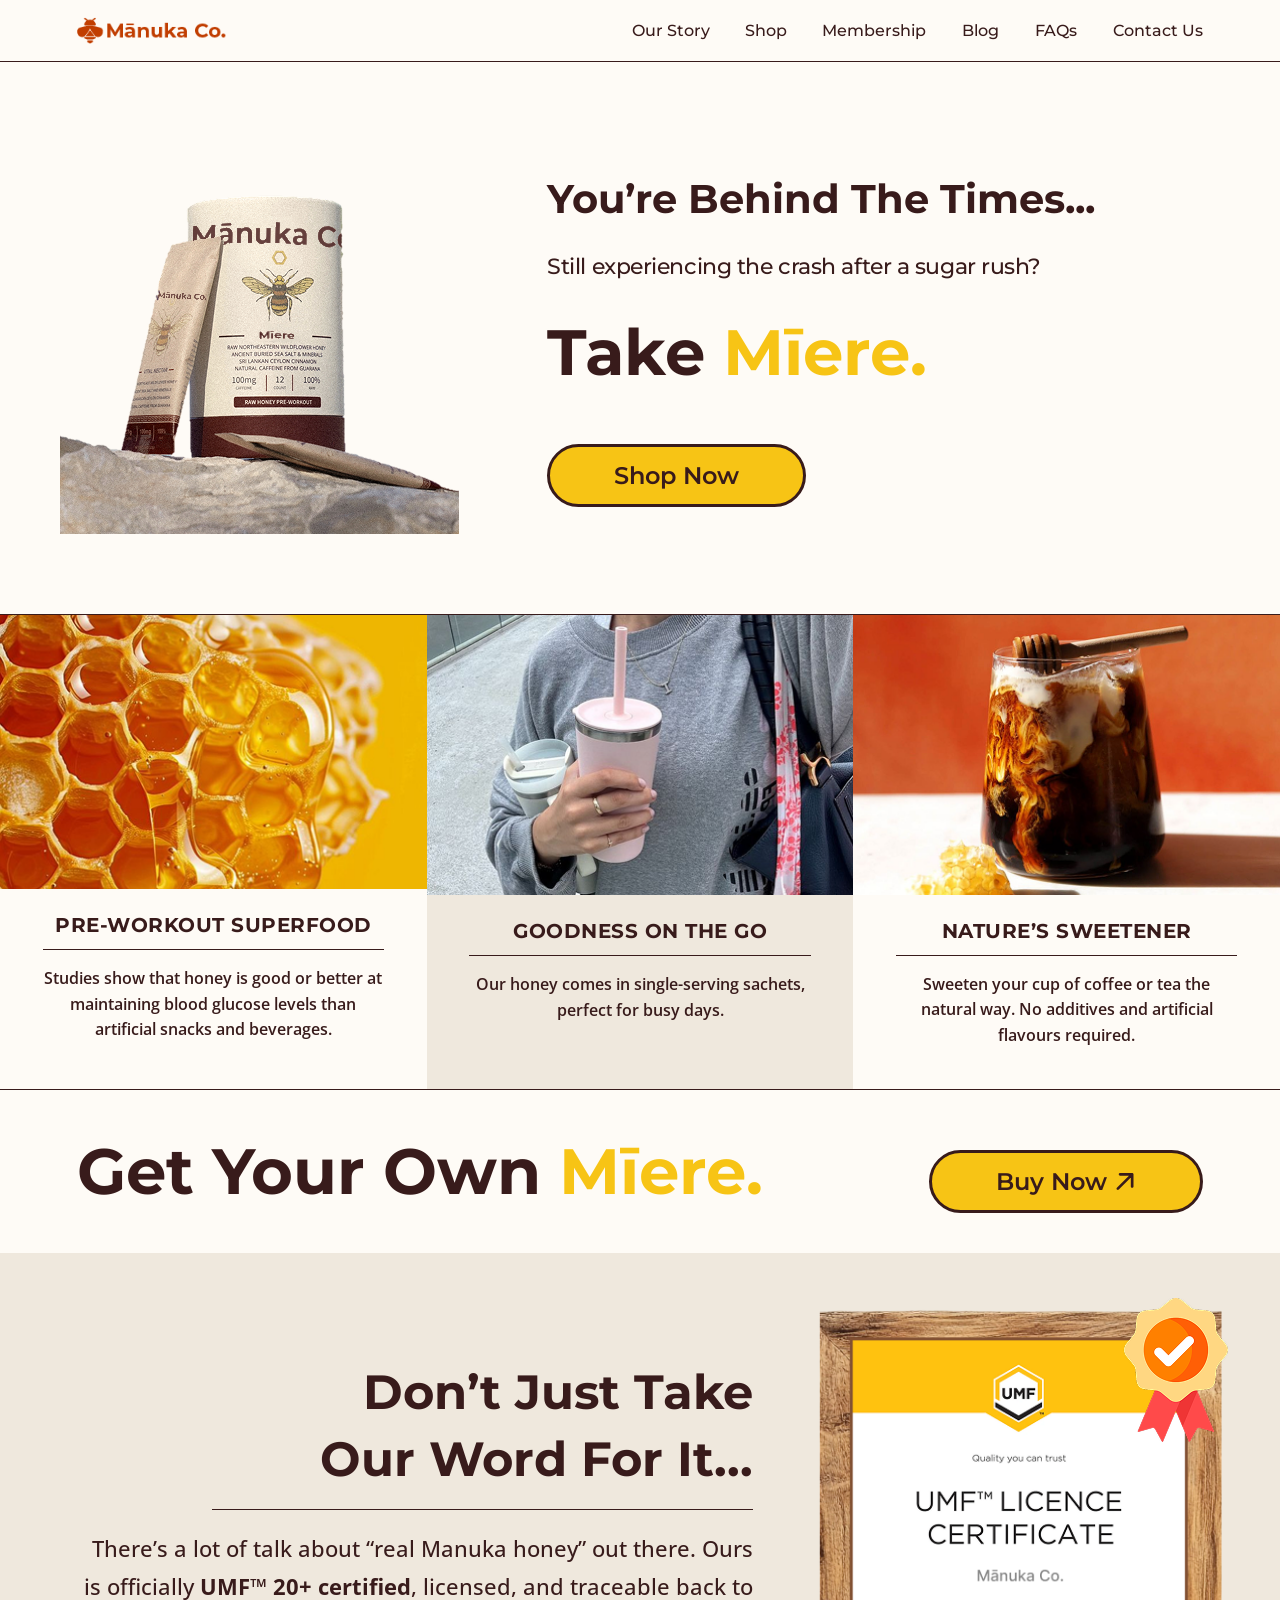
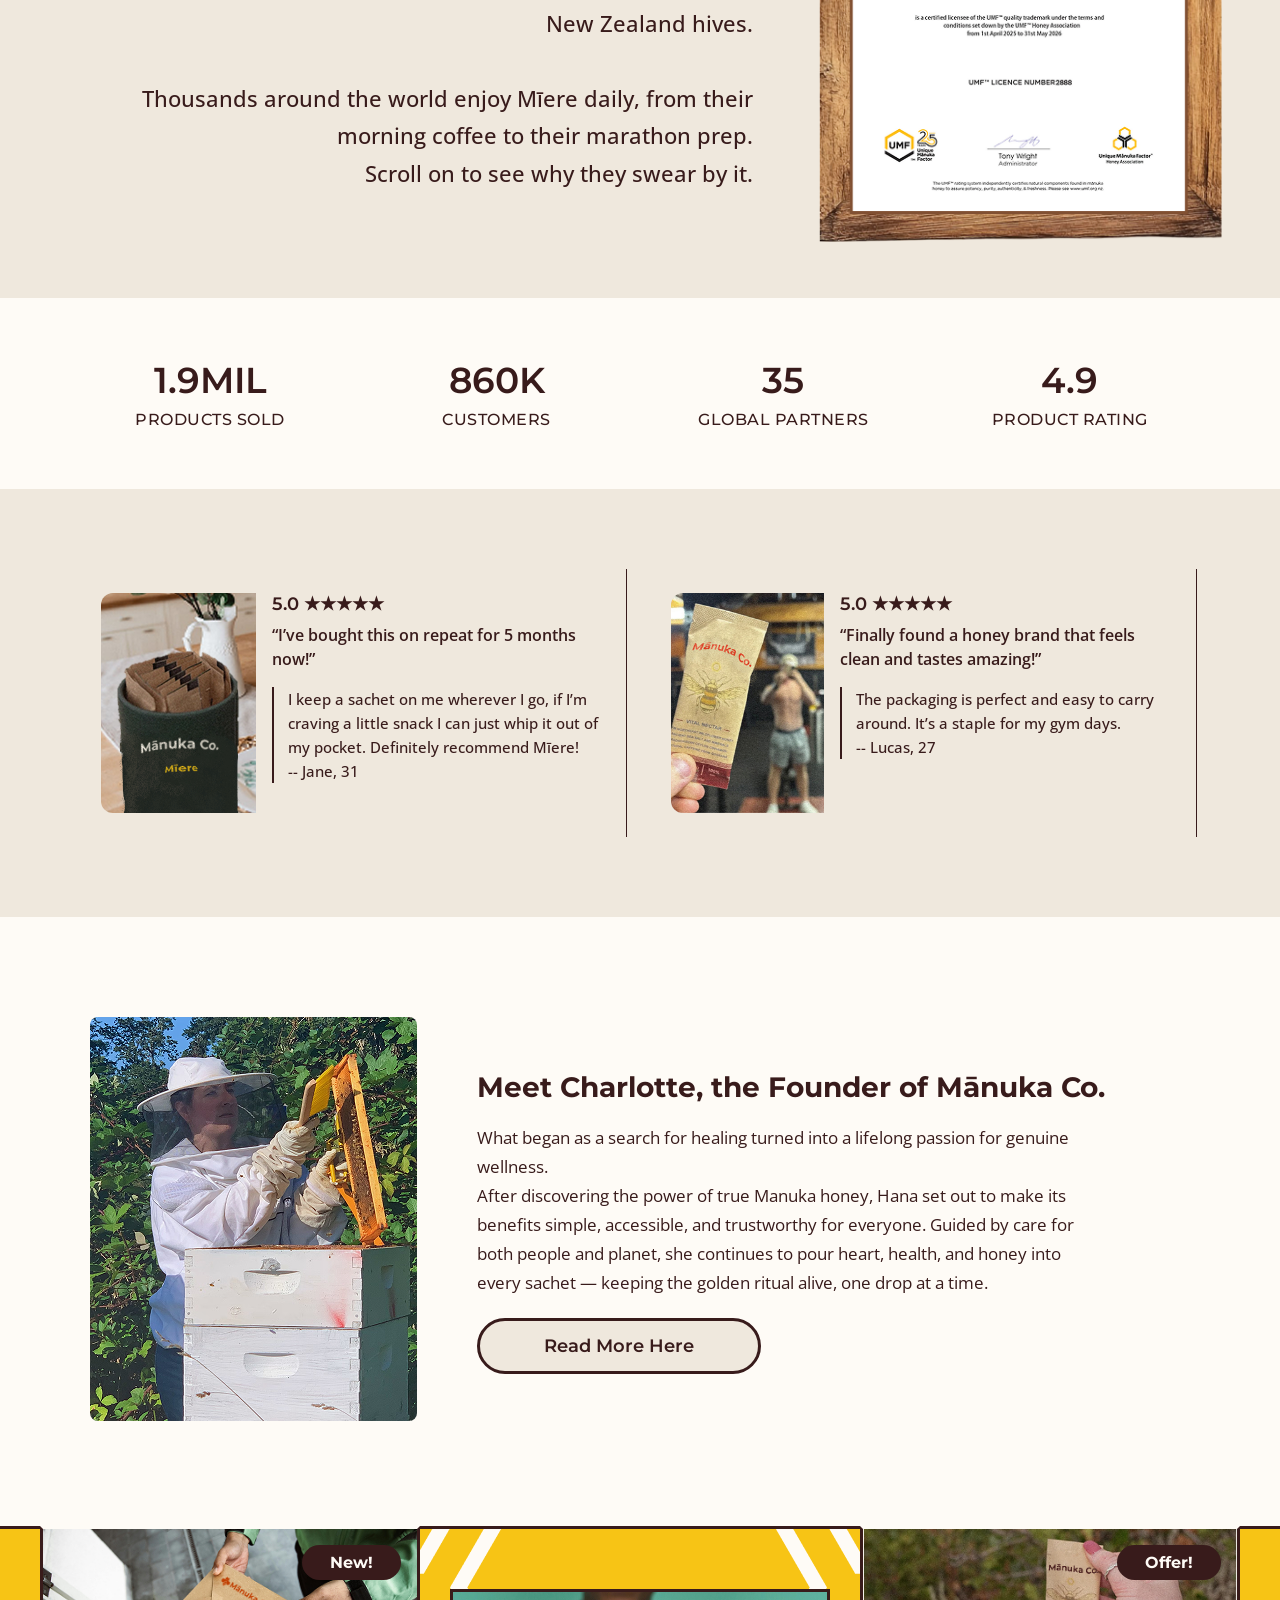
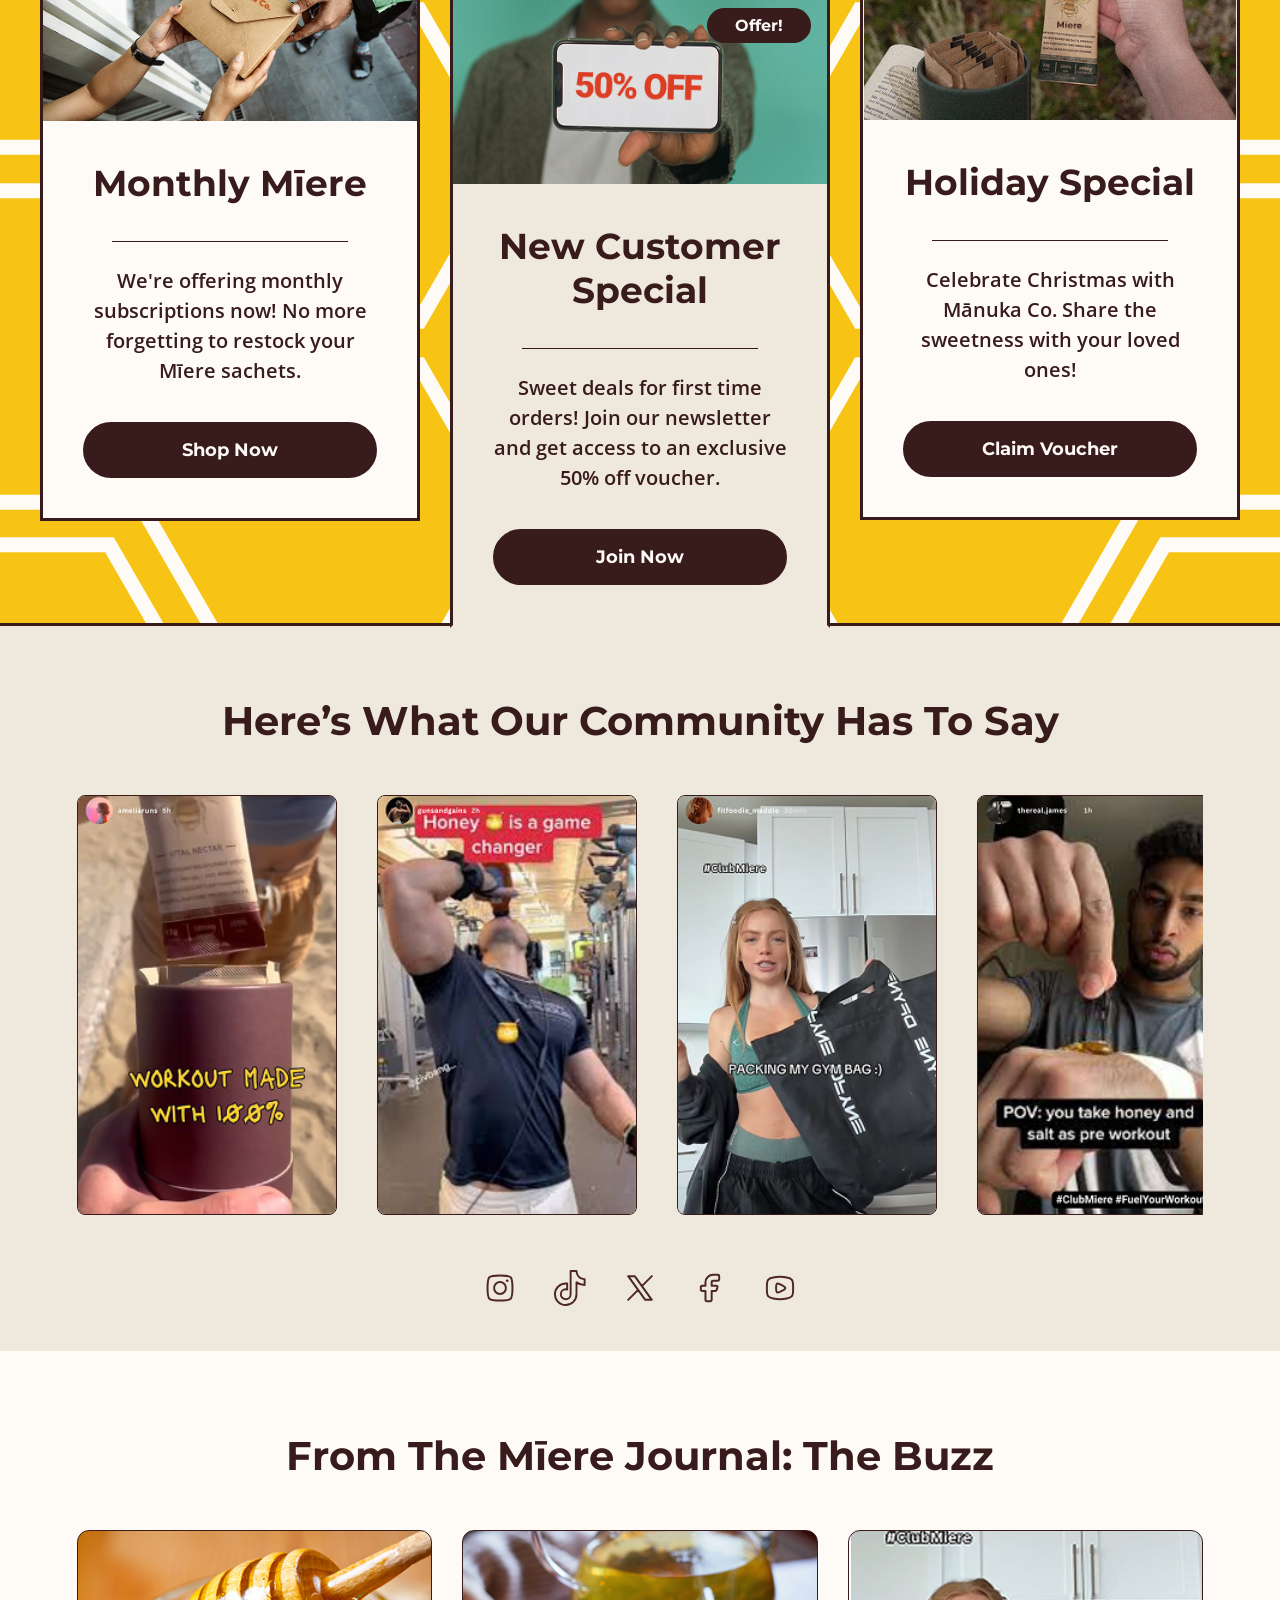
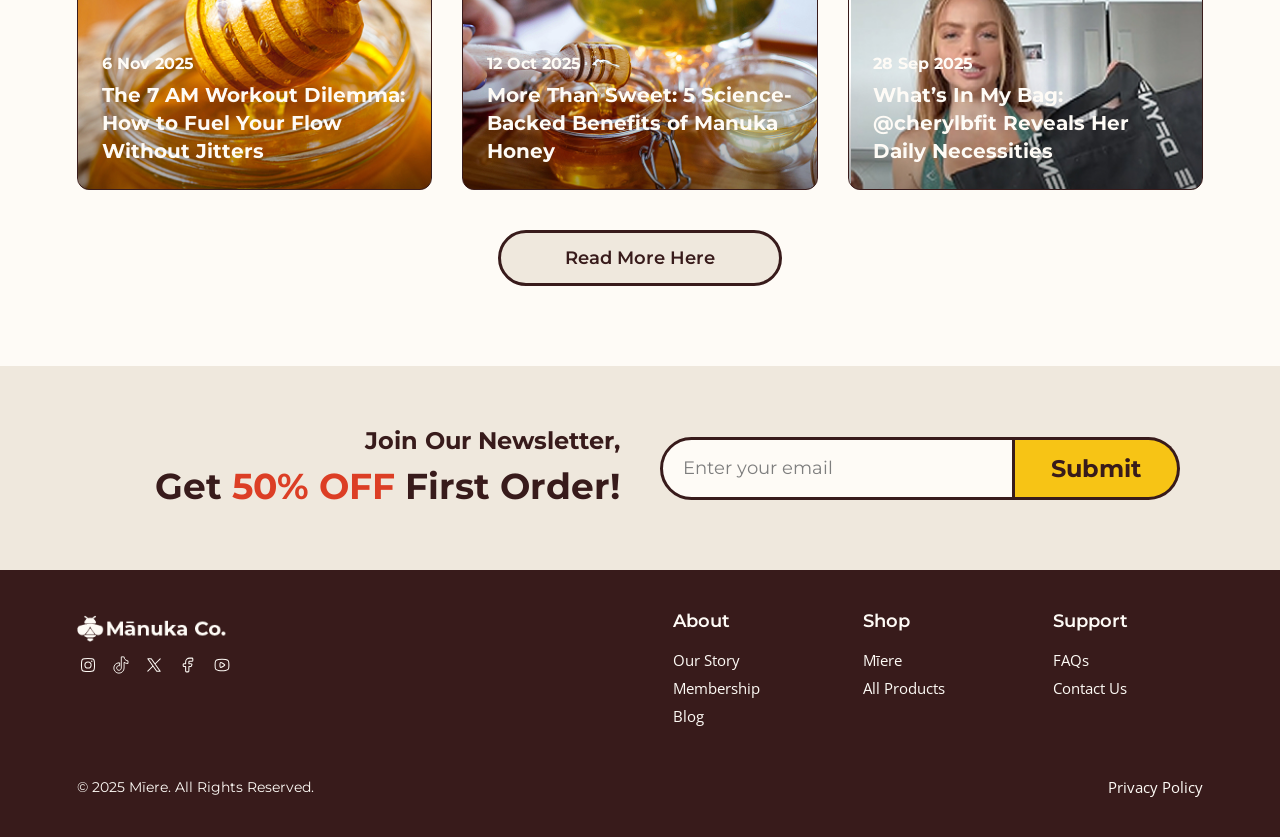
==== commit b0f3b1ee: "Minor fixes index.html img shop-detail.html copy for large pdt" ====
--- a/index.html
+++ b/index.html
@@ -104,7 +104,7 @@
 
         <div class="cert-right">
             <div class="cert-img-container">
-            <img src="css/imgs/certificate.png" alt="Mīere Certification">
+            <img src="css/imgs/Certificate.png" alt="Mīere Certification">
             <a href="https://www.umf.org.nz/" target="_blank" class="cert-icon">
                 <img src="css/icons/cert.png" alt="UMF Certification Icon">
             </a>
@@ -310,6 +310,7 @@
             </article>
             </a>
 
+            <a href="blog-detail.html" class="blog-card-link">
             <article class="blog-card blog-bg-2">
             <div class="blog-card-inner">
                 <div class="blog-text">
@@ -319,8 +320,9 @@
                 </h3>
                 </div>
             </div>
-            </article>
-
+            </article></a>
+
+            <a href="blog-detail.html" class="blog-card-link">
             <article class="blog-card blog-bg-3">
             <div class="blog-card-inner">
                 <div class="blog-text">
@@ -330,7 +332,7 @@
                 </h3>
                 </div>
             </div>
-            </article>
+            </article></a>
         </div>
 
         <div class="blog-readmore">
--- a/css/landing.css
+++ b/css/landing.css
@@ -97,6 +97,12 @@
     text-align: center;
     gap: 40px;
   }
+
+  .landing-hero-wrapper{
+  flex-direction: column;
+    text-align: center;
+    gap: 40px;
+}
 
   .hero-left {
     max-width: 80%;
